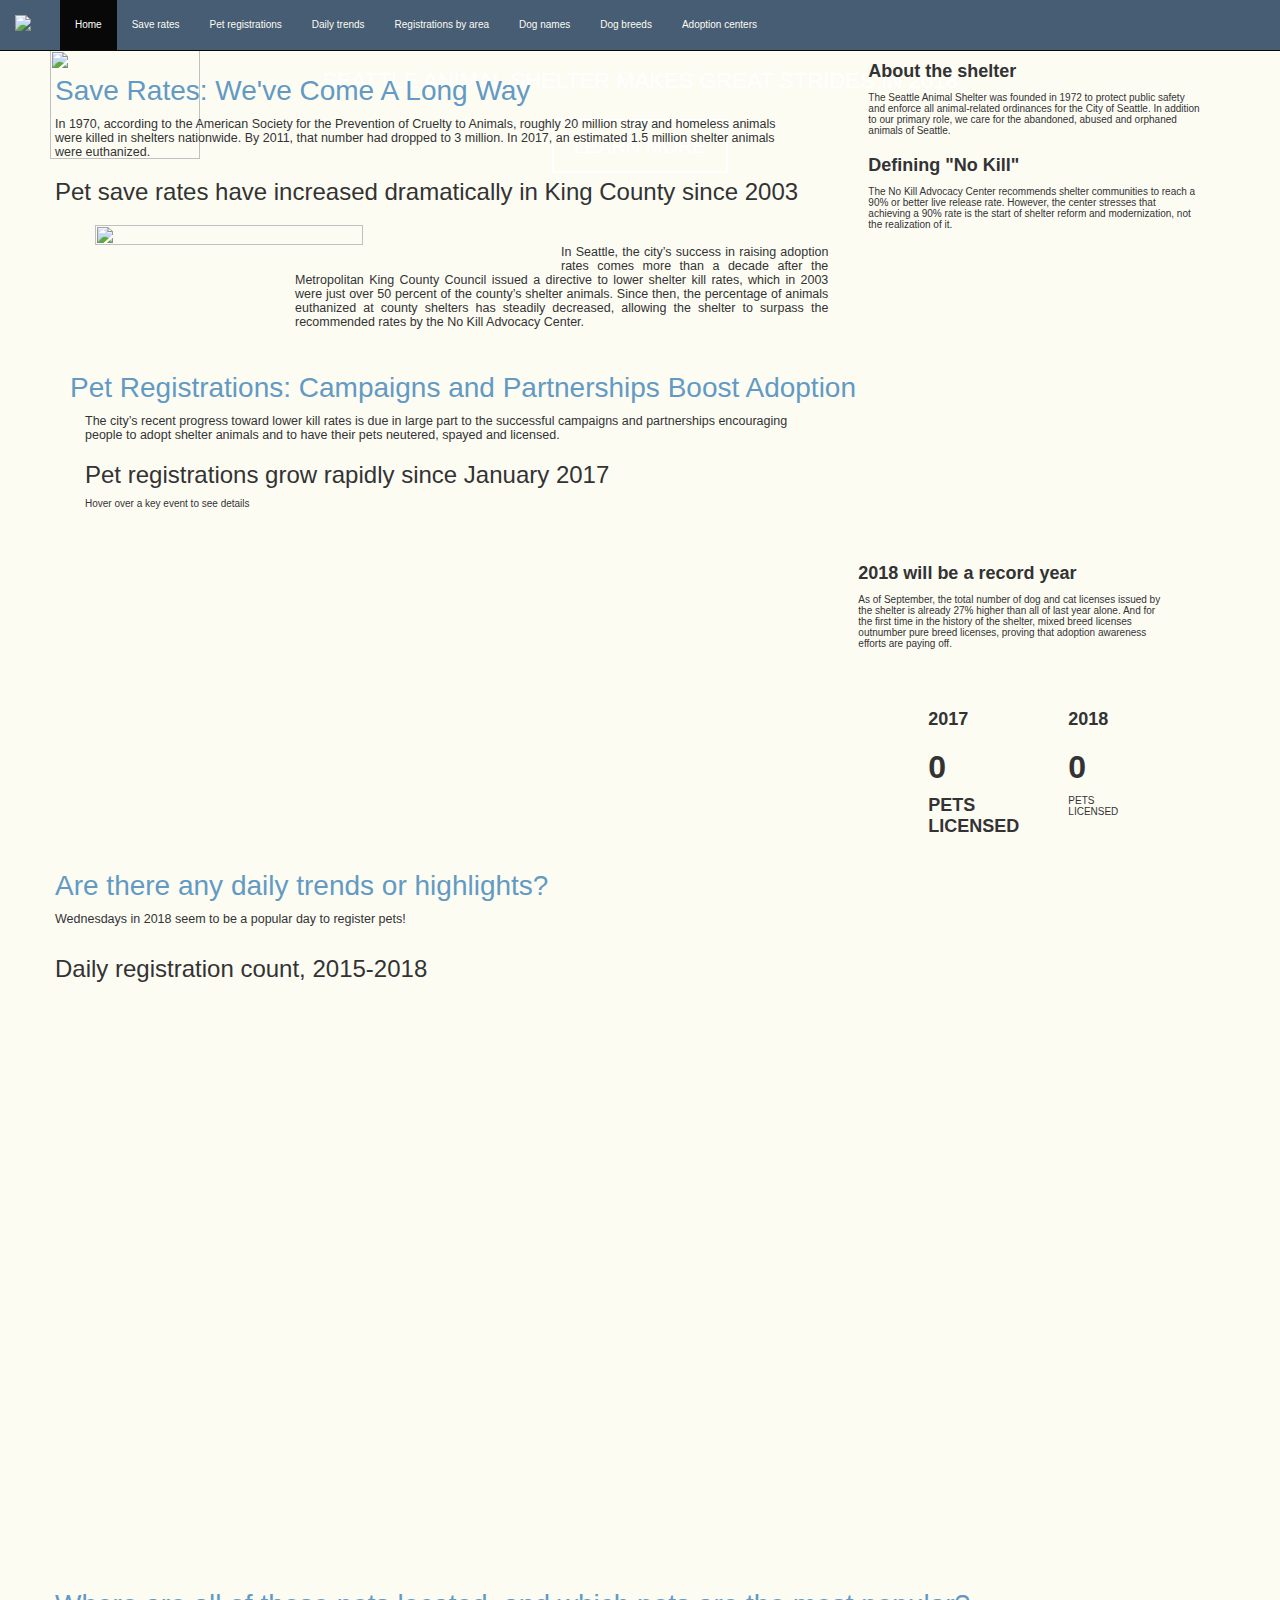
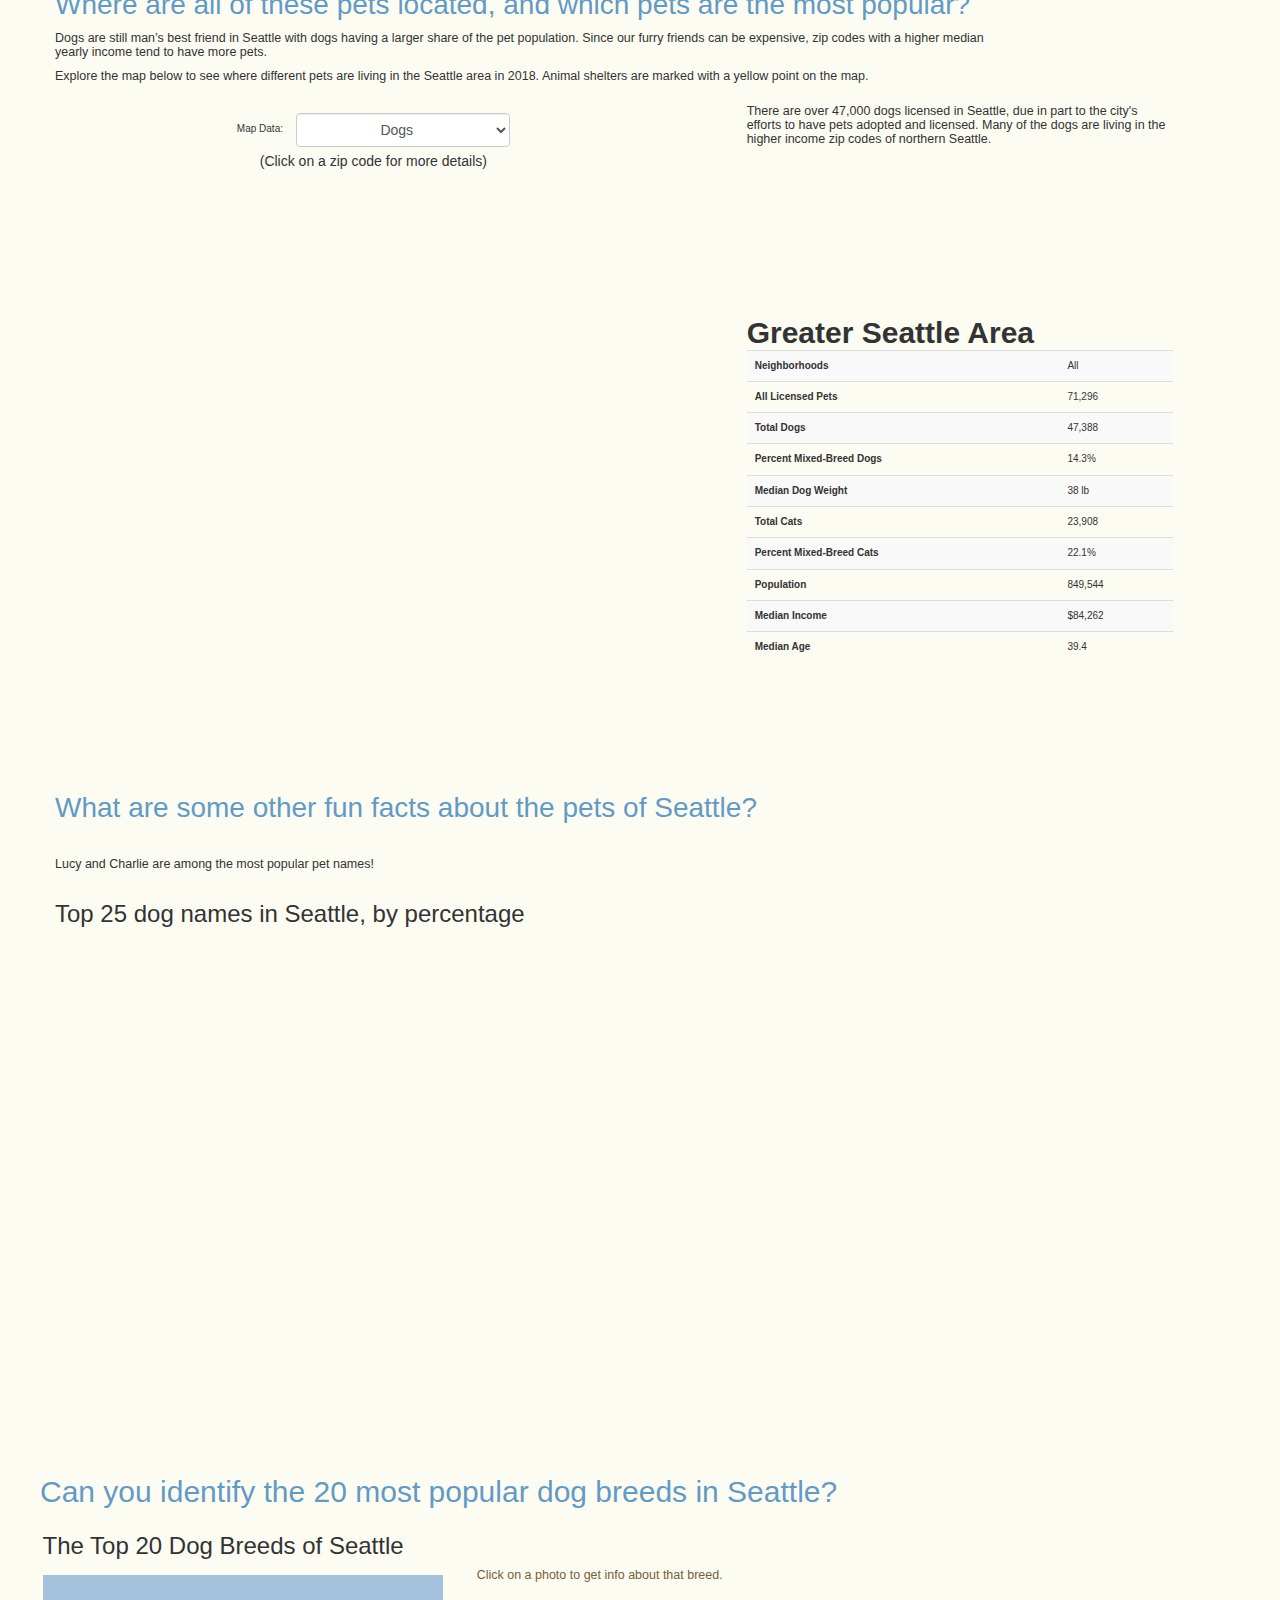
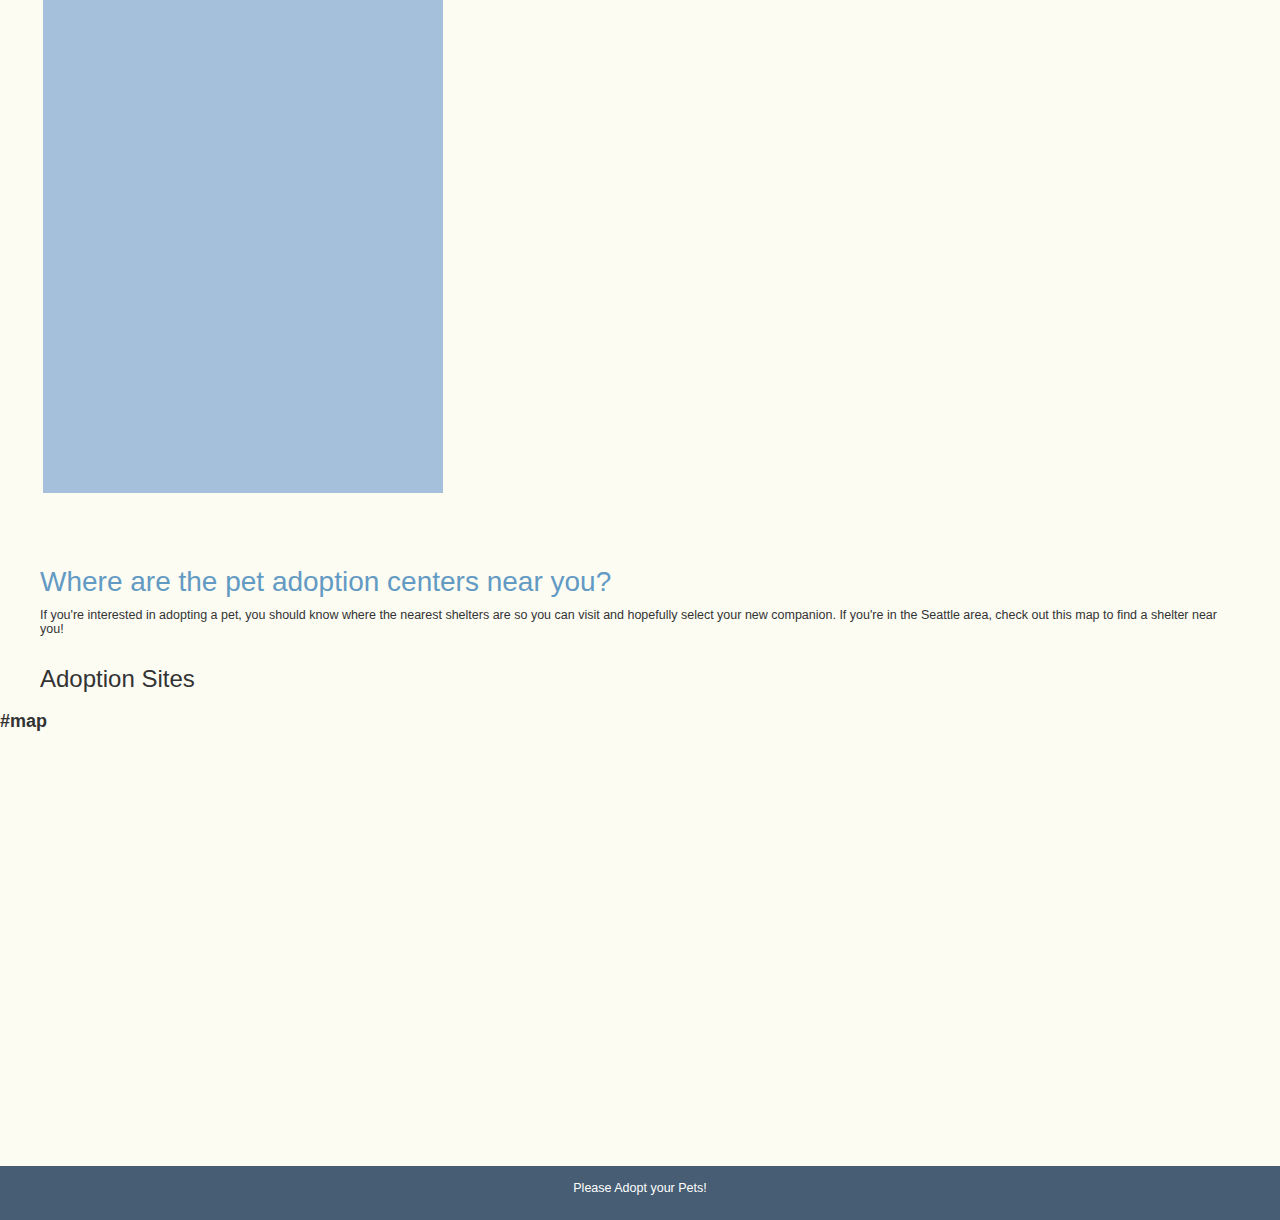
==== index.html @ d787eced "Add files via upload" ====
<!DOCTYPE html>
<html lang="en">
<head>
    <title>Examining breed trends of Seattle's pets: 2015-2018</title>
    <meta charset="utf-8">
    <meta name="viewport" content="width=device-width, initial-scale=1">
    <link rel="stylesheet" href="https://maxcdn.bootstrapcdn.com/bootstrap/3.3.7/css/bootstrap.min.css">
    <link rel="stylesheet" href="https://use.fontawesome.com/releases/v5.5.0/css/all.css" integrity="sha384-B4dIYHKNBt8Bc12p+WXckhzcICo0wtJAoU8YZTY5qE0Id1GSseTk6S+L3BlXeVIU" crossorigin="anonymous">

    <!-- A moved scripts to end of body tag-->
    <!-- M added the link to our custom css -->
    <!-- M moved the chunk of css originally in this HTML file to the top of the custom css file -->
    <!-- Might be better to have this original css in a separate file. We'll see. -->
    <link rel="stylesheet" href="css/style.css">
    
    <!--using this one doesn't load the layers png file like the online CDN version is supposed to :( -->
    <!-- works tho -->
    <link rel="stylesheet" href="css/leaflet.css">
    
    <!-- this https version doesn't load-->
    <!--<link rel="stylesheet" href="https://cdn.leafletjs.com/leaflet-0.7.3/leaflet.css">-->
    
    <!--Brittany's choropleth chart -->
    <link rel="stylesheet" href="css/choropleth.css">
    
    <!--Adam's Top 25 names bar chart -->
    <link rel="stylesheet" href="css/barChart.css">
    
    <!--Adam's block calendar -->
    <link rel="stylesheet" href="css/calendarStyle.css">
    

</head>
<body id="no_bootstrap" style="background-color: #FCFCF3;">

<nav class="navbar navbar-inverse navbar-fixed-top " style="margin-bottom: 0px;">
    <div class="container-fluid">
        <div class="navbar-header">
            <button type="button" class="navbar-toggle" data-toggle="collapse" data-target="#myNavbar">
                <span class="icon-bar"></span>
                <span class="icon-bar"></span>
                <span class="icon-bar"></span>
            </button>
            <a class="navbar-brand" href="#"><img src="img/Flag_of_Seattle.svg" width="30"></a>
        </div>
        <div class="collapse navbar-collapse" id="myNavbar">
            <ul class="nav navbar-nav">
                <li class="active"><a href="#">Home</a></li>
                <li><a href="#anchor_save_rates">Save rates</a></li>
                <li><a href="#anchor_pet_registrations">Pet registrations</a></li>
                <li><a href="#anchor_daily_trends">Daily trends</a></li>
                <li><a href="#anchor_registrations_by_area">Registrations by area</a></li>
                <li><a href="#anchor_dog_names">Dog names</a></li>
                <li><a href="#anchor_dog_breeds">Dog breeds</a></li>
                <li><a href="#anchor_adoption_centers">Adoption centers</a></li>
            </ul>
            
        </div>
    </div>
</nav>

<div class="container-fluid text-center">
    <div class="row ">

        <!--COVER-->
        <div class="container-cover">
        <!-- MAIN IMAGE -->
        <img src="img/cover1.jpg" id="img-cover" alt="" title="SASFslidecover"  width="85%" height="85%" ><img>
            <img src="img/foundation1.png" id="img-foundation" height="109" width="150"/>
        <!-- HEADERS -->
                    <div class="centered" id="top">
                        NO KILL NATION
                     </div>

                     <div class="centered" id="bottom">
                        SEATTLE ANIMAL SHELTER MAKES GREAT STRIDES IN 2018
                    </div>

                    <div class="centered" id="button" >
                        <a href="#main_column">LEARN MORE <i class="fa fa-paw"  aria-hidden="true"></i> </a>
                    </div>

        </div>
        <!--COVER END-->
          
        <div class="col-sm-12 text-left main_column" id="main_column" >

            
                <div class="row  row1">

                <div class="col-sm-8">
                    <p id="anchor_save_rates">&nbsp;</p>
                    <h6>Save Rates: We've Come A Long Way</h6>


                    <p style="font-size: 1.25em; padding: 0 4rem;">In 1970, according to the American Society for the Prevention of Cruelty to Animals, roughly 20 million stray and homeless animals were killed in shelters nationwide. By 2011, that number had dropped to 3 million. In 2017, an estimated 1.5 million shelter animals were euthanized.</p>


                    <h3>Pet save rates have increased dramatically in King County since 2003</h3>

                    <div class="image">
                         <img src="img/save2.png" height="60%" width="60%" align="left" style="float: left; margin: 10px 20px 15px 0px "/>

                    <p style="font-size: 1.25em; margin-left: 10rem;  padding-left: 10rem; padding-right: 1rem; padding-top: 3rem; text-align: justify" >In Seattle, the city’s success in raising adoption rates comes more than a decade after the Metropolitan King County Council issued a directive to lower shelter kill rates, which in 2003 were just over 50 percent of the county’s shelter animals. Since then, the percentage of animals euthanized at county shelters has steadily decreased, allowing the shelter to surpass the recommended rates by the No Kill Advocacy Center.</p>
                    </div>

                </div>

                    <div class="col-sm-4" style=" margin-left: 0rem;">

                        <!-- SHELTER IMAGE deleted <div class="logo"> <img src="img/shelter1.jpg" height="250" width="300"/> </div>  -->

                        <h4>About the shelter</h4>
                        <ps >The Seattle Animal Shelter was founded in 1972 to protect public safety and enforce all animal-related ordinances for the City of Seattle.  In addition to our primary role, we care for the abandoned, abused and orphaned animals of Seattle. </ps>

                        <h4>Defining "No Kill"</h4>
                        <ps >The No Kill Advocacy Center recommends shelter communities to reach a 90% or better live release rate. However, the center stresses that achieving a 90% rate is the start of shelter reform and modernization, not the realization of it.
                        </ps>
                    </div><!--end div col-sm-4-->


            </div><!-- end div row content -->


                <div class="col-sm-12 " >
                    <p id="anchor_pet_registrations">&nbsp;</p>
                    <h6>Pet Registrations: Campaigns and Partnerships Boost Adoption</h6>
                <div class="col-sm-8 text-left" >

                    <p style="font-size: 1.25em; padding: 0 4rem;">The city’s recent progress toward lower kill rates is due in large part to the successful campaigns and partnerships encouraging people to adopt shelter animals and to have their pets neutered, spayed and licensed.</p>

                    <h3>Pet registrations grow rapidly since January 2017</h3>
                    <h10>Hover over a key event to see details</h10>


                    <div id="viz1" >
                    </div>

                </div> <!--end div col-sm-8-->

                    <div class="col-sm-4" >
                        <div class="quote">
                            <h4>2018 will be a record year</h4>
                        <ps> As of September, the total number of dog and cat licenses issued by the shelter is already 27% higher than all of last year alone. And for the first time in the history of the shelter, mixed breed licenses outnumber pure breed licenses, proving that adoption awareness efforts are paying off.</ps>
                        </div>

                        <div class="col-sm-2" >
                            <h7 style=" text-align:center">2017</h7>
                        <h5 class="Year2017" style=" text-align:center">0</h5>
                        <i class="fa fa-paw fa-5x"></i>
                        <div id="pets-adopted1">
                            <h7 style="text-align:center"> PETS LICENSED</h7>
                        </div>
                        </div> <!--end div col-sm-2-->


                        <div class="col-sm-2" >
                            <h7>2018</h7>
                            <h5 class="Year2018">0</h5>
                            <i class="fa fa-paw fa-5x"></i>
                            <div id="pets-adopted2" style="text-align:center">
                              PETS LICENSED
                            </div>
                        </div> <!--end div col-sm-2-->

                    </div> <!--end div col-sm-4-->

                </div><!--end div col-sm-12-->


            
            <!------------------------------->
            <!-- Adam's block calendar row -->
            <!------------------------------->
            
            <div class="row content row2">
                <div class="col-sm-12 text-left" style="margin-left: 0;">
                    <p id="anchor_daily_trends">&nbsp;</p>
                    <h6>Are there any daily trends or highlights?</h2>
                    <p style="font-size: 1.25em; padding: 0 4rem;">Wednesdays in 2018 seem to be a popular day to register pets!</p>
                </div>
                <div class="col-sm-12 text-left" style="margin-left: 0;">
                    <div id="calendarContainer" style="margin-left: 0; height: 600px;">
                        <h3>Daily registration count, 2015-2018</h3>
                        <div id="calendar" width="100%"></div>
                    </div>
                </div>
            </div>
            <!------------------------------->
            <!-- Adam's block calendar row -->
            <!------------------------------->
            
            
            <!------------ CHOROPLETH ------------>
            <div class="row content row2">
                <div class="col-sm-10 text-left">
                    <p id="anchor_registrations_by_area">&nbsp;</p>
                     <h6 style="color: #639ac3;">Where are all of these pets located, and which pets are the most popular?</h6>
                    <p style="font-size: 1.25em; padding: 0 4rem;">Dogs are still man’s best friend in Seattle with dogs having a larger share of the pet population.
                        Since our furry friends can be expensive, zip codes with a higher median yearly income tend to
                        have more pets.</p>
                    <p style="font-size: 1.25em; padding: 0 4rem;">Explore the map below to see where different pets are living in the Seattle area in 2018. Animal
                        shelters are marked with a yellow point on the map.</p> 
                </div>


                <div class="col-sm-12 text-left" style="margin-left: 0;">

                    <div id="#viz2" style="margin-left: 0; height: 680px;">
               
                        <div class="row">
                            <div class="col-md-7 text-center">
                                <br>
                                <div id="choro-title"></div>
                                <!-- Select box to choose the data type -->
                                <form class="form-inline text-center">
                                    <div class="form-group text-center">
                                        <label for="data-type">Map Data: </label>
                                        <select class="form-control text-center" id="data-type">
                                            <!--<option value="total_all_cnt">All Pets</option>-->
                                            <option value="dog_all_cnt">Dogs</option>
                                            <option value="cat_all_cnt">Cats</option>
                                            <option value="dog_share">Dogs vs Cats</option>
                                            <option value="dog_mixed_explicit_perc">Percent Mixed Breed Dogs</option>
                                            <option value="cat_mixed_explicit_perc">Percent Mixed Breed Cats</option>
                                            <option value="dog_median_size">Median Dog Weight</option>
                                        </select>
                                    </div>
                                </form>
                                <p style="margin-bottom: 0; font-size: 14px">(Click on a zip code for more details)</p>
                                <div id="choropleth"></div>
                            </div>
                            
                            <div class="col-md-4">
                                <br>
                                <div class="row" id="map-blurb">
                                    <p id="dog_all">There are over 47,000 dogs licensed in Seattle, due in part to the city's
                                        efforts to have pets adopted and licensed. Many of the dogs are living in the higher
                                        income zip codes of northern Seattle.</p>
                                    <p id="cat_all" class="hide">Cats are concentrated in northern
                                        Seattle zip codes, with many living the the higher income areas.</p>
                                    <p id="dog_v_cat" class="hide">Dogs are the pet of choice, with all zip codes having
                                        at least 60% more dogs than cats. Dogs tend to be even more popular in areas in
                                        southern Seattle.</p>
                                    <p id="dog_mixed" class="hide">The successful adoption campaigns led to an increase in
                                        licenses for mixed-breed dogs. In September, the share of adopted mixed-breed dogs
                                        jumped significantly over July, increasing from 14% to 25% respectively.</p>
                                    <p id="cat_mixed" class="hide">The share of mixed-breed cats adopted in September also
                                        jumped significantly over June of that same year, increasing from 27% to 40%,
                                        respectively.</p>
                                    <p id="dog_size" class="hide">Most of the smaller dogs (under 20 lb.) live in the areas
                                        around downtown Seattle, while larger dogs are concentrated in the more suburban
                                        zip codes.</p>
                                </div>
                                <div class="row" id="zip-details">
                                    <div id="zip">Greater Seattle Area</div>
                                    <table class="table table-striped">
                                        <tbody>
                                        <tr>
                                            <th scope="row">Neighborhoods</th>
                                            <td id="neighborhoods">All</td>
                                        </tr>
                                        <tr>
                                            <th scope="row">All Licensed Pets</th>
                                            <td id="tot-pets">71,296</td>
                                        </tr>
                                        <tr>
                                            <th scope="row">Total Dogs</th>
                                            <td id="tot-dogs">47,388</td>
                                        </tr>
                                        <tr>
                                            <th scope="row">Percent Mixed-Breed Dogs</th>
                                            <td id="mix-dogs">14.3%</td>
                                        </tr>
                                        <tr>
                                            <th scope="row">Median Dog Weight</th>
                                            <td id="dog-weight">38 lb</td>
                                        </tr>
                                        <tr>
                                            <th scope="row">Total Cats</th>
                                            <td id="tot-cats">23,908</td>
                                        </tr>
                                        <tr>
                                            <th scope="row">Percent Mixed-Breed Cats</th>
                                            <td id="mix-cats">22.1%</td>
                                        </tr>
                                        <tr>
                                            <th scope="row">Population</th>
                                            <td id="pop">849,544</td>
                                        </tr>
                                        <tr>
                                            <th scope="row">Median Income</th>
                                            <td id="income">$84,262</td>
                                        </tr>
                                        <tr>
                                            <th scope="row">Median Age</th>
                                            <td id="age">39.4</td>
                                        </tr>
                                        </tbody>
                                    </table>
                                </div>
                            </div>
                        </div>
                    </div>

                </div><!--end div col-sm-12-->

            </div><!-- end div row2 content -->
            <!------------ CHOROPLETH ------------>
      

            <!--map was here, moved to end-->
            
            <!-------------------->
            <!-- Adam's bar row -->
            <!-------------------->
            <div class="row content row2">
                <div class="col-sm-12 text-left" style="margin-left: 0;">
                    <h6>What are some other fun facts about the pets of Seattle?</h2>
                    <p id="anchor_dog_names">&nbsp;</p>
                    <p style="font-size: 1.25em; padding: 0 4rem;">Lucy and Charlie are among the most popular pet names!</p>
                </div><!--end div col-sm-12-->
                <div class="col-sm-12 text-left" style="margin-left: 0;">
                    <div id="names" style="margin-left: 0; height: 500px;">
                        <h3>Top 25 dog names in Seattle, by percentage</h3>
                        <div id="names25" width="100%"></div>
                    </div>
                </div><!--end div col-sm-12-->
            </div><!-- end div row2 content -->
            <!------------------------>
            <!-- end Adam's bar row -->
            <!------------------------>




            <!------------------------------->
            <!-- Marcia's breed-grid row -->
            <!------------------------------->

            <div class="row rowGrid">

                <div class="col-sm-12 text-left" style="margin-left: 0;">
                    <p id="anchor_dog_breeds">&nbsp;</p>
                    <h2>Can you identify the 20 most popular dog breeds in Seattle?</h2>

                </div><!--end div col-sm-12-->
                </div>


                <div class="col-sm-4 text-left grid_column" style="margin-left: 0;">
                    <h3 class="top_breed_title">The Top 20 Dog Breeds of Seattle</h3>

                    <div id="#viz3">

                        <div id="breed_grid">

                        </div>
                    </div>

                </div><!--end div col-sm-5-->

                <div class="col-sm-7 text-left grid_descripton">


                        <div id="breed_info">
                            <p class="breed_selection_initial">Click on a photo to get info about that breed.</p>
                            
                        </div>
                        <div id="breed_chart"></div>
                        <div id="description_source"></div>

                </div><!--end div col-sm-8-->

            </div><!-- end div rowGrid content -->

            <!--------------------------------->
            <!-- end Marcia's breed-grid row -->
            <!--------------------------------->
   
        
        
            <!-------------------->
            <!-- Adam's map row -->
            <!-------------------->
            <div class="row content row2">
                <div class="col-sm-12 text-left" style="margin-left: 0;">
                    <p id="anchor_adoption_centers">&nbsp;</p>
                    <h6>Where are the pet adoption centers near you?</h2>
                    <p style="font-size: 1.25em; padding: 0 4rem;">If you're interested in adopting a pet, you should know where the nearest shelters are so you can visit and hopefully select your new companion. 
                       If you're in the Seattle area, check out this map to find a shelter near you!</p>
                </div><!--end div col-sm-12-->
                <div class="col-sm-12 text-left" style="margin-left: 0;">
                    <div id="map" style="margin-left: 0; height: 500px;">
                        <h3>Adoption Sites </h3>
                        <h4>#map</h4>
                    </div>
                </div><!--end div col-sm-12-->
            </div><!-- end div row2 content -->
            <!------------------------>
            <!-- end Adam's map row -->
            <!------------------------>

        </div>

    </div>
</div>

<footer class="container-fluid text-center">
    <p>Please Adopt your Pets!</p>
</footer>



<script src="https://ajax.googleapis.com/ajax/libs/jquery/3.3.1/jquery.min.js"></script>
<script src="https://maxcdn.bootstrapcdn.com/bootstrap/3.3.7/js/bootstrap.min.js"></script>
<!--<script src="http://code.jquery.com/jquery-latest.min.js"></script>-->
<script src="https://cdnjs.cloudflare.com/ajax/libs/popper.js/1.12.3/umd/popper.min.js"></script>
<!--<script src="js/bootstrap.min.js"></script>-->
<script src="js/d3.min.js"></script>
<script src="js/queue.min.js"></script>
<script src="js/d3-tip.js"></script>
<script src="js/leaflet.js"></script> 
<script src="js/names25.js"></script><!--Adam's bar chart for Top 25 dog names -->
<script src="js/main.js"></script>
<script src="js/line_chart.js"></script><!-- Marcia's line-chart file. Very messy, currently-->
<script src="js/breed_info.js"></script><!-- Breed descriptions and such for breed-grid viz-->
<script src="js/breed_grid.js"></script><!-- Marcia's breed-grid viz-->
<script src="js/choropleth.js"></script><!-- Brittany's choropleth -->
<script src="js/blockCalendar.js"></script><!-- Adam's block calendar -->

</body>
</html>
---- css/style.css ----
/* The CSS rules immediately below were taken from the original HTML file generated by GitHub pages */
/* They should probably be moved to a separte file. Meantime, best to override the styes if necessary instead
 * of editing them directly. */

/* Remove the navbar's default margin-bottom and rounded borders */ 
    .navbar {
      margin-bottom: 0;
      border-radius: 0;
    }
    
    /* Set height of the grid so .sidenav can be 100% (adjust as needed) */
    .row.content {height: 450px}
    
    /* Set gray background color and 100% height */
    .sidenav {
      padding-top: 20px;
      background-color: #f1f1f1;
      height: 100%;
    }
    
    /* Set black background color, white text and some padding */
    footer {
      background-color: #555;
      color: white;
      padding: 15px;
    }
    
    /* On small screens, set height to 'auto' for sidenav and grid */
    @media screen and (max-width: 767px) {
      .sidenav {
        height: auto;
        padding: 15px;
      }
      .row.content {height:auto;} 
    }

/**************************************************************************************************/
/**************************************************************************************************/
/* END OF SECTION OF CSS STYLES ORIGINALLY ADDED BY GITHUB PAGES.
 * EDITING SHOULD HAPPEN BELOW THIS LINE, NOT ABOVE. */
/**************************************************************************************************/
/**************************************************************************************************/


/* Add custom BAMJ styles here*/
/* Take care to override Bootstrap styles when needed -- might require some extra css commands */
/* https://stackoverflow.com/questions/20721248/how-can-i-override-bootstrap-css-styles */

/*example from that page -- no idea if this is the best way or not*/
/* New way of prioritization */
/*
#bootstrap-overrides h1 { 
  line-height: 1;
  color: inherit;
}
*/

/* Some colors from the palette suggestions, made into css variables 
 * Color names automatically generated by colorhexa.com. 
 * Once a color palette is determined, we can rename and/or delete colors. 
 * Example of using the variables: "background-color: var(--very_light_gray);"
*/

/* Ignore these for now - until we can easily override boostrap colors using them
 * Meantime, I'm styling this stuff locally (bad, I know, but I'm desparate.)
 */

/*
:root {
  --very_light_gray: #DBDBDB;
  --grayish_cyan: #B0B5B3;
  --very_dark_grayish_red: #706F6F;
  --bright_pink: #EF27A6;
  
  --light_greyish_yellow: #F6F7EB;
  --bright_red: #E94F37;
  --very_dark_grayish_blue: #393E41;
  --moderate_blue: #3F88C5;
  --moderate_cyan: #44BBA4;
  
  --light_grayish_yellow_2: #F8F8DC;
  --very_soft_blue: #A5C0DB;
  --very_soft_orange: #D9C191;
  --slighty_desaturated_orange: #BB9E64;
  --mostly_desaturated_dark_blue: #475D74;
  --very_dark_grayish_red: #362724;
  --slightly_desaturated_blue: #639AC3;
}
*/

.navbar, footer {
    background-color: #475D74;
}

ul.nav.navbar-nav li a {
     color: #FCFCF3;
 }

ul.nav.navbar-nav li a:hover {
    color: #639AC3;
    font-weight: normal;
}

h1  {
    padding-top: 3rem;
}

h2 {
    color: #639ac3;
    text-align: left;
    margin-top: 6rem;
}

/*--------- Javier Custom Top Section ------------------------------------------------*/

h3 {
font-size: 24px;
    text-align: left;
    margin-left: 4rem;
}

h4 {
font-weight: bold;
    text-align: left;
    margin-top: 2rem;
}

h5.Year2017 {
    font-size: 32px;
    font-weight: bold;
    text-align: center;
    margin-top: 2rem;
}

h5.Year2018 {
    font-size: 32px;
    font-weight: bold;
    text-align: center;
    margin-top: 2rem;
}

h6 {
    color: #639ac3;
    font-size: 28px;
    margin-left: 4rem;
    text-align: left;
    margin-top: 2rem;
}

h7 {
    font-size: 18px;
    margin: auto;
    font-weight: bold;
    text-align: center;

}

h10 {
    font-size: 1em;
    text-align: left;
    margin-left: 4rem;
}



html {
    scroll-behavior: smooth;
}

a:link {
    color: white;
    background-color: transparent;
    text-decoration: none;
}

a:visited {
    color: white;
    background-color: transparent;
    text-decoration: none;
}

a:hover {
    color: white;
    font-weight: bold;
    background-color: transparent;

}

a:active {

    background-color: transparent;
}

.subhead {
    text-align: center;
    font-size: 2em;
    margin-top: 0;
    padding-top: 0;
    line-height: 0.5em;
    color: #475D74;
}


p {
    font-size: 1.25em;

}

ps {
        font-size: 1em;
    text-align: justify;

}

.col-sm-2
{
    text-align: center;
    padding-top: 60px;
    padding-left: 70px;
    padding-right: 70px;

}

.col-sm-4
{
    text-align: left;
    margin: auto;
    padding-right: 80px;
}

.fa
{
    margin-bottom: 10px;
}

#img-foundation {
    position: absolute;
    left: 50px;
    top: 50px;
}

.image {
    padding-left: 80px;
    float:left;

}

.logo
{
    margin:auto;
}

.quote
{
    margin-top: 150px;
}

/*--------- Adam's Map ------------------------------------------------*/
#map{ width:100%; height:500px; }
.tooltip{ width: 80px; height: 80px; position: absolute; left: -9999p; }
.tooltip > svg{ margin:auto; display: block; }
/*---------------------------------------------------------------------*/

/*--------- Javier Line Chart and Paw Counters ------------------------------------------------*/

#viz1 {
    margin-left: 50px;
    background-color: #636363;
}


.axis path,
.axis line {
  fill: none;
  stroke: #f1f1f1;
  shape-rendering: crispEdges;
}
.axis text {
  font-size: 14px;
  fill: #f1f1f1;
}

.line {
  fill: none;
  stroke: #f1f1f1;
  stroke-width: 2px;
}

.line-single {
    fill: none;
    stroke: #f1f1f1;
    stroke-width: 1px;
}

.line-mixed {
    fill: none;
    stroke: #f1f1f1;
    stroke-width: 1px;
}


.overlay {
    fill: none;
    pointer-events: all;
}

.focus circle {
    fill: steelblue;
}

.focus text {
    font-size: 14px;
}


.container-cover {
    position: relative;
    text-align: center;
    color: white;
    margin-bottom: 20px;
}

/* Centered text */
.centered {
    position: absolute;
    top: 50%;
    left: 50%;
}

#top {
    transform: translate(-50%, -20%);
    font-size: 48px;
    line-height: 48px;
    font-weight: 600;
    color: rgba(255,255,255,1);
}

#bottom {
    transform: translate(-50%, 90%);
    font-size: 22px;
    line-height: 50px;
    font-weight: 200;
    color: rgba(255,255,255,1);
}

#button {
    transform: translate(-50%, 200%);
    padding-left: 1em;
    padding-right: 1em;
    font-size: 20px;
    line-height: 50px;
    font-weight: 200;
    color: rgba(255,255,255,1);
    border: 2px solid rgb(255, 255,255);
}


/****************************************/
/*  BREED GRID AND CHARTS [via Marcia]  */
/****************************************/

#breed_grid {
    width: 400px;
    height: 518px;
    background-color: #A5C0DB;
}


.container-fluid {
    height: auto;
}

.rowGrid {
    height: 700px;
    margin-left: 1rem;

}

.grid_column {
    padding-right: 0;
    margin-bottom: 4rem;
    padding-left: 2.75rem;
}

.grid_description {
    width: 800px;
}

h3.top_breed_title {
    padding: 1.5rem 0;
    margin: 0;
}

div#breed_info {
    width: 800px;
    height: 210px;
    padding-left: 2rem;
}

p.breed_selection_initial {
    color: #776134;
    font-size: 1.25em;
    line-height: 1.25em;
    padding: 0 2rem 0 1rem;
    margin-top: 5rem;
}

p.breed_selection {
    color: #776134;
    font-size: 2.25em;
    line-height: 1.25em;
    padding: 0 2rem 0 1rem;
    margin-top: 5rem;
}

p.ranking {
    color: #776134;
    font-size: 1.5em;
}

p.breed_description {
    /* color: #475D74;*/
    color: black;
    font-size: 1.25em;
    padding: 0 2rem 0 1rem;
    margin-top: 0rem;
}

p.description_source {
    margin-top: 1.4rem;
    font-style: italic;
    font-size: 1rem;
    padding-left: 2.5rem;
}

p.description_source a {
    color: black;
    font-size: inherit;
}

img.doggie {
    float: left;
    margin-right: 1rem;
}

.breedline {
    fill: none;
    stroke: #A5C0DB;
    stroke-width: 2px;
}

.viz_axis {
    stroke: #475D74;
}

.viz_axis text {
    fill: #475D74;
    font-weight: normal;
}
---- css/choropleth.css ----
.hide {
    display:none;
}


#zip-details {
    margin-top: 160px;
}

#choro-title {
    font-size: 20px;
    text-align: center;
    margin-top: 3px;
    margin-bottom: 3px;
    font-weight: bold;
}

.form-inline .form-group {
    margin-bottom: 6px;
    margin-top: 6px;

}

.form-group {
    display: block;
    margin-left: auto;
    margin-right: auto;
    text-align: center;
}

.form-group label {
    font-weight: 400;
    margin-right: 10px;
}


#zip {
    font-weight: bold;
    font-size: 30px;
}

#title {
    font-size: 18px;
    text-align: center;
    margin-top: 3px;
}

.legend {
    font-size: 12px;
    shape-rendering: crispEdges;
}

.legend-title {
    text-anchor: middle;
    font-size: 14px;
    shape-rendering: crispEdges;
}


/*********************/
/*  TOOLTIP OVERLAY  */
/*********************/

.tooltip-title {
    display: block;
    margin-bottom: 5px;
    font-weight: 600;
}

.d3-tip {
    line-height: 1;
    padding: 12px;
    background: rgba(75, 75, 75, 0.8);
    color: #fff;
    border-radius: 2px;
}

/* Creates a small triangle extender for the tooltip */
.d3-tip:after {
    box-sizing: border-box;
    display: inline;
    font-size: 10px;
    width: 100%;
    line-height: 1;
    color: rgba(0, 0, 0, 0.8);
    content: "\25BC";
    position: absolute;
    text-align: center;
}

/* Style northward tooltips differently */
.d3-tip.n:after {
    margin: -1px 0 0 0;
    top: 100%;
    left: 0;
}
---- css/barChart.css ----
.bar { fill: #639ac3; }

.bar:hover {
    fill: #475D74;
}

.barTT {
    position: absolute;
    display: none;
    min-width: 80px;
    height: auto;
    background: none repeat scroll 0 0 #ffffff;
    border: 1px solid #46638b;
    padding: 14px;
    text-align: center;
}
---- css/calendarStyle.css ----
/*this style sheet is for the block calendar view*/

body {
    font: 10px sans-serif;
    shape-rendering: crispEdges;
}

.day {
    fill: #fff;
    stroke: #ccc;
}

.month {
    fill: none;
    stroke: #000;
    stroke-width: 2px;
}

.viridis .q0-10{fill:rgb(68,1,84)}
.viridis .q1-10{fill:rgb(71,39,117)}
.viridis .q2-10{fill:rgb(62,72,135)}
.viridis .q3-10{fill:rgb(49,102,141)}
.viridis .q4-10{fill:rgb(38,130,141)}
.viridis .q5-10{fill:rgb(36,157,136)}
.viridis .q6-10{fill:rgb(55,181,120)}
.viridis .q7-10{fill:rgb(109,204,88)}
.viridis .q8-10{fill:rgb(176,221,49)}
.viridis .q9-10{fill:rgb(253,231,37)}
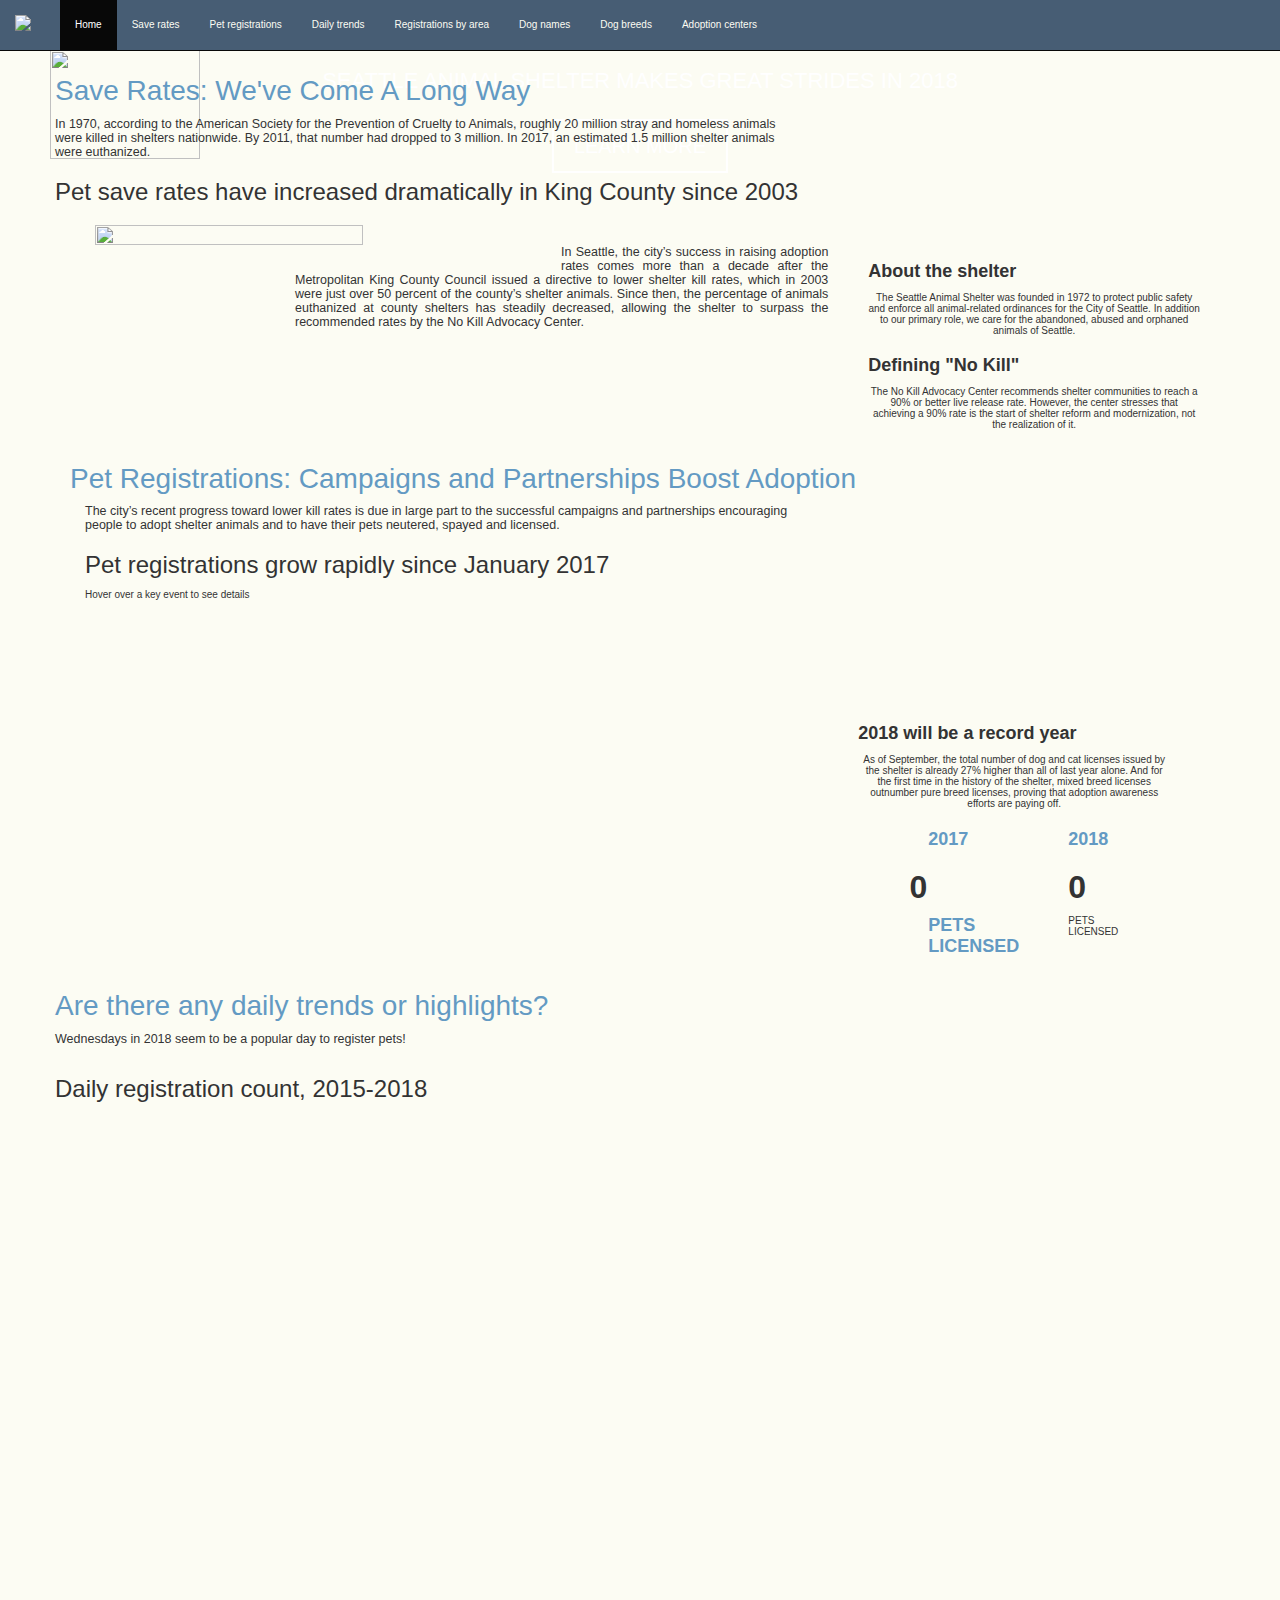
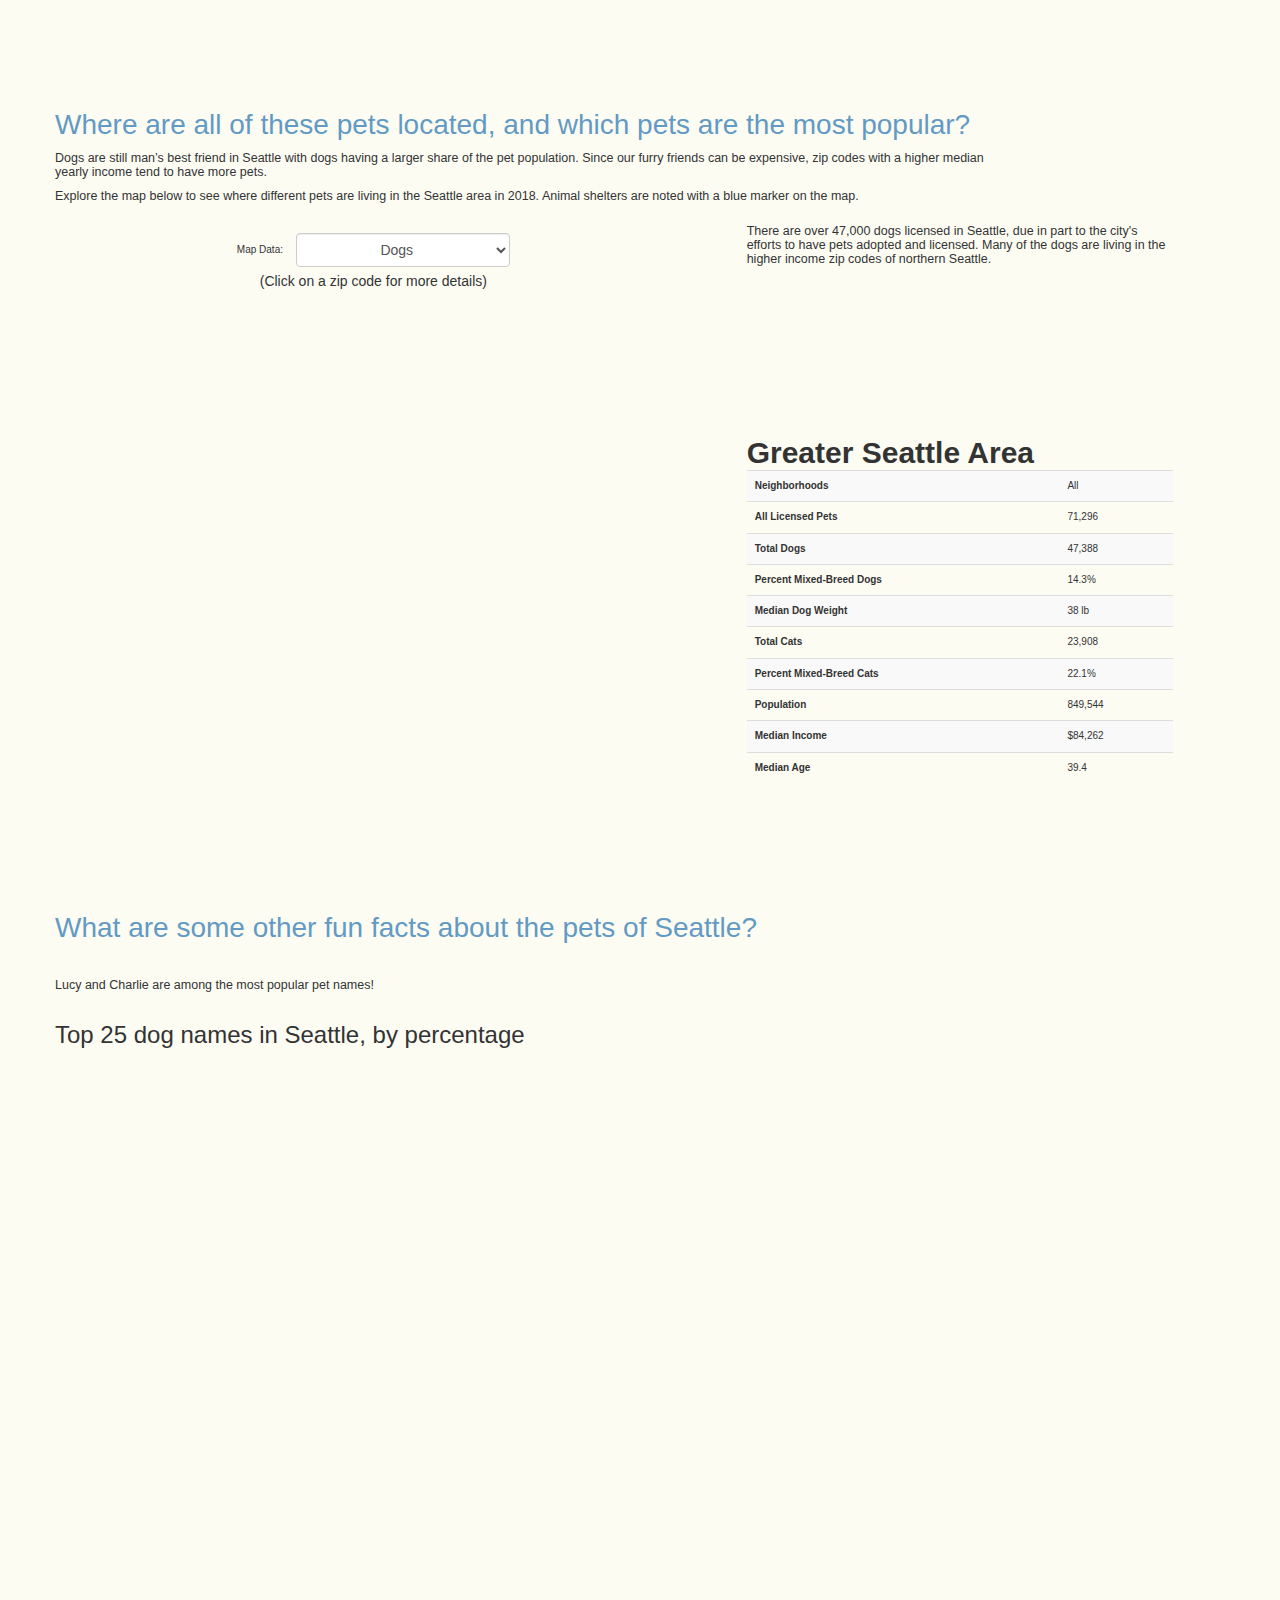
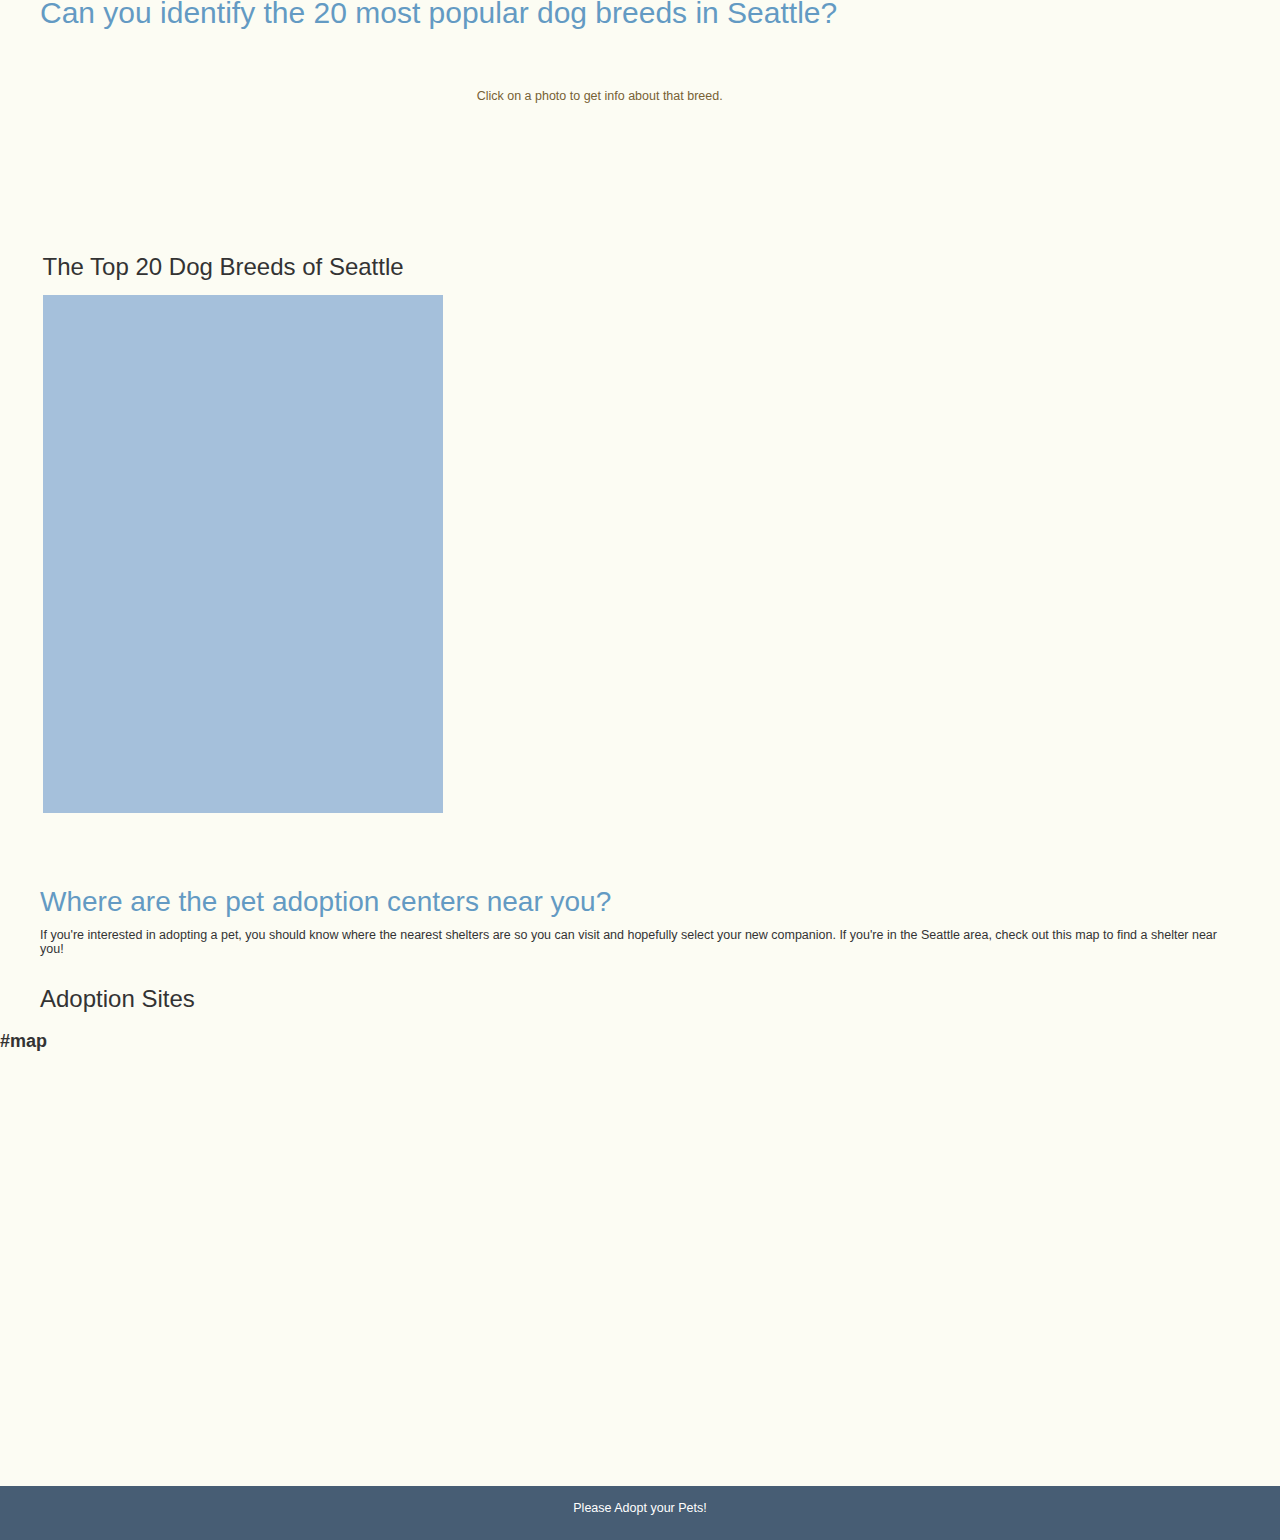
==== commit cbf1f5c9: "Update index.html" ====
--- a/index.html
+++ b/index.html
@@ -200,7 +200,7 @@
                         Since our furry friends can be expensive, zip codes with a higher median yearly income tend to
                         have more pets.</p>
                     <p style="font-size: 1.25em; padding: 0 4rem;">Explore the map below to see where different pets are living in the Seattle area in 2018. Animal
-                        shelters are marked with a yellow point on the map.</p> 
+                        shelters are noted with a blue marker on the map.</p> 
                 </div>
 
 
--- a/css/style.css
+++ b/css/style.css
@@ -130,6 +130,7 @@
     font-weight: bold;
     text-align: center;
     margin-top: 2rem;
+    margin-left: -2rem;
 }
 
 h5.Year2018 {
@@ -152,6 +153,7 @@
     margin: auto;
     font-weight: bold;
     text-align: center;
+    color: #639ac3
 
 }
 
@@ -215,7 +217,7 @@
 .col-sm-2
 {
     text-align: center;
-    padding-top: 60px;
+    padding-top: 20px;
     padding-left: 70px;
     padding-right: 70px;
 
@@ -223,14 +225,20 @@
 
 .col-sm-4
 {
-    text-align: left;
-    margin: auto;
+    text-align: center;
+
+    margin-top: 200px;
     padding-right: 80px;
 }
 
 .fa
 {
     margin-bottom: 10px;
+}
+
+#pets-adopted1
+{
+    text-align: center;
 }
 
 #img-foundation {
@@ -252,7 +260,7 @@
 
 .quote
 {
-    margin-top: 150px;
+    margin-top: 0px;
 }
 
 /*--------- Adam's Map ------------------------------------------------*/
@@ -265,59 +273,59 @@
 
 #viz1 {
     margin-left: 50px;
-    background-color: #636363;
+/*----- background-color: #636363; -------*/
 }
 
 
 .axis path,
 .axis line {
-  fill: none;
-  stroke: #f1f1f1;
-  shape-rendering: crispEdges;
+fill: none;
+stroke: #636363;
+shape-rendering: crispEdges;
 }
 .axis text {
-  font-size: 14px;
-  fill: #f1f1f1;
+font-size: 14px;
+fill: #636363;
 }
 
 .line {
-  fill: none;
-  stroke: #f1f1f1;
-  stroke-width: 2px;
+fill: none;
+stroke: #636363;
+stroke-width: 2px;
 }
 
 .line-single {
-    fill: none;
-    stroke: #f1f1f1;
-    stroke-width: 1px;
+ fill: none;
+ stroke: #636363;
+ stroke-width: 1px;
 }
 
 .line-mixed {
-    fill: none;
-    stroke: #f1f1f1;
-    stroke-width: 1px;
+ fill: none;
+ stroke: #636363;
+ stroke-width: 1px;
 }
 
 
 .overlay {
-    fill: none;
-    pointer-events: all;
+ fill: none;
+ pointer-events: all;
 }
 
 .focus circle {
-    fill: steelblue;
+ fill: steelblue;
 }
 
 .focus text {
-    font-size: 14px;
+ font-size: 14px;
 }
 
 
 .container-cover {
-    position: relative;
-    text-align: center;
-    color: white;
-    margin-bottom: 20px;
+ position: relative;
+ text-align: center;
+ color: white;
+ margin-bottom: 20px;
 }
 
 /* Centered text */
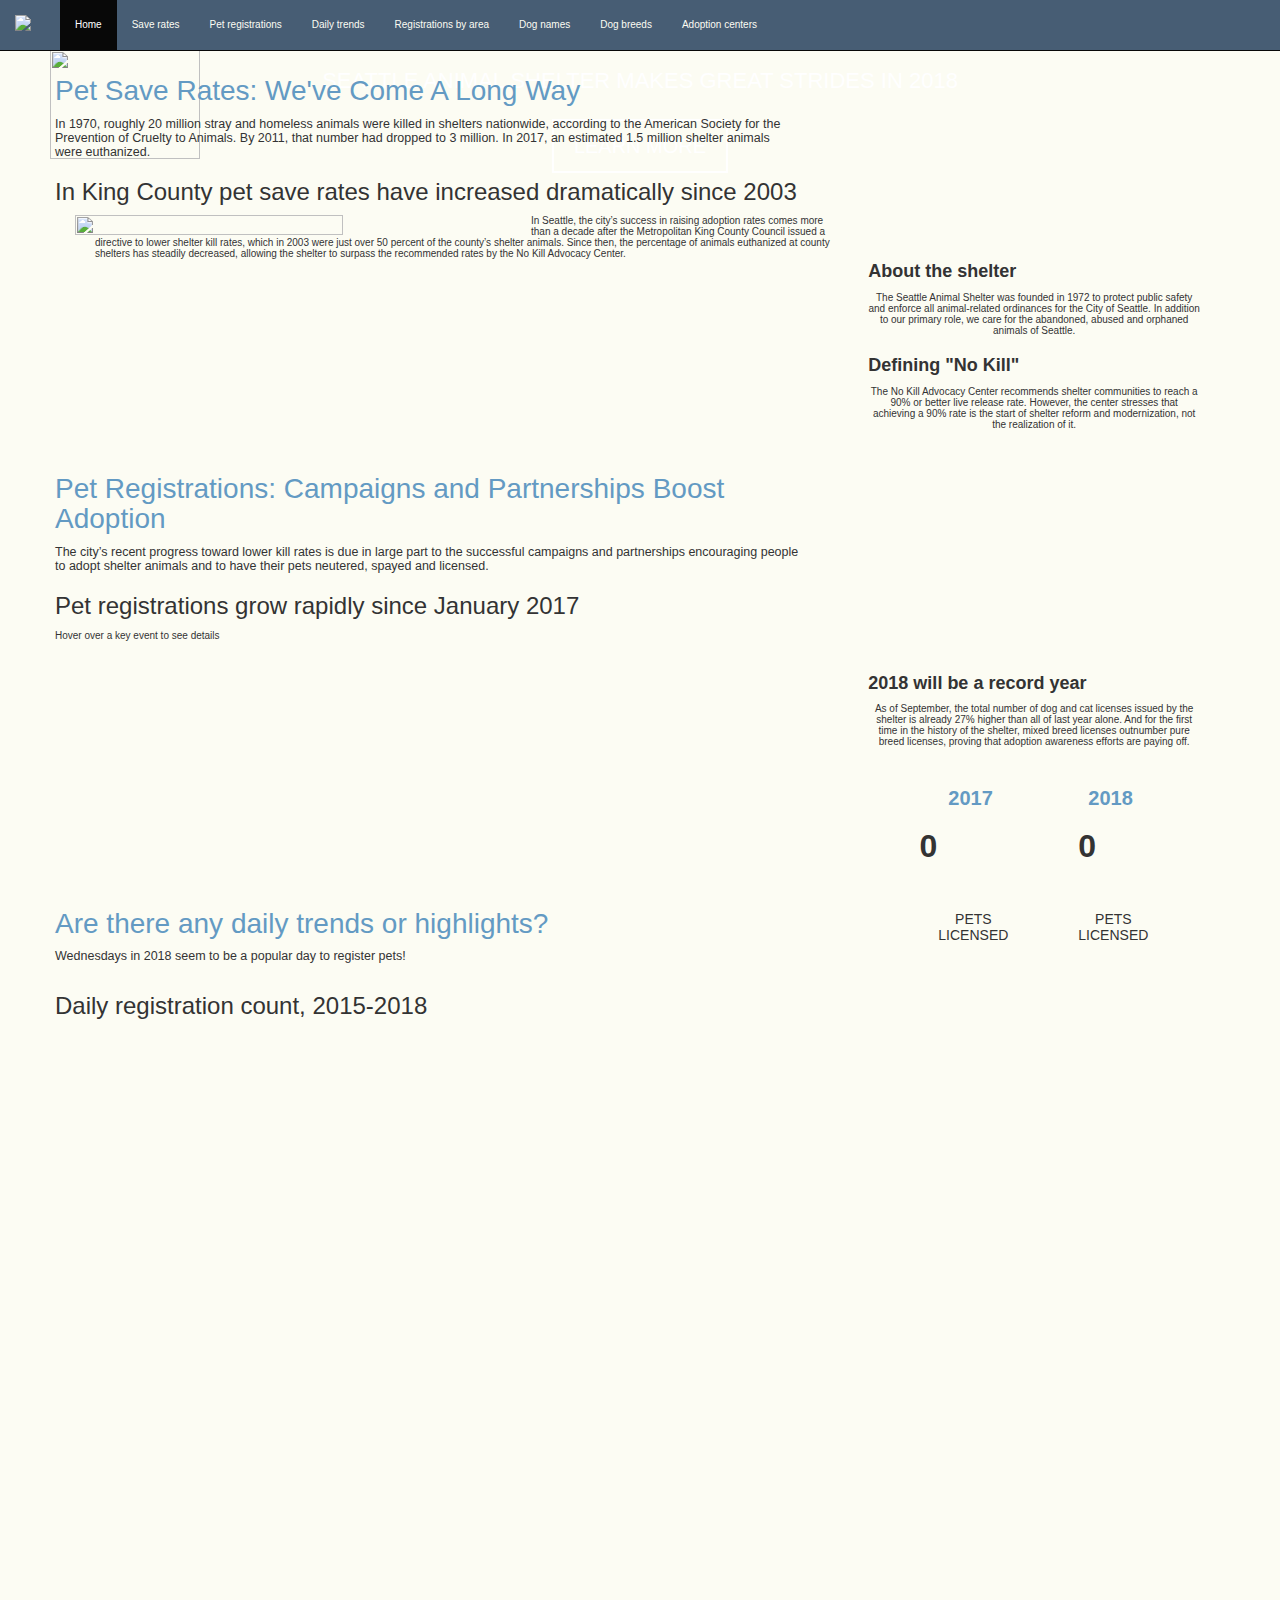
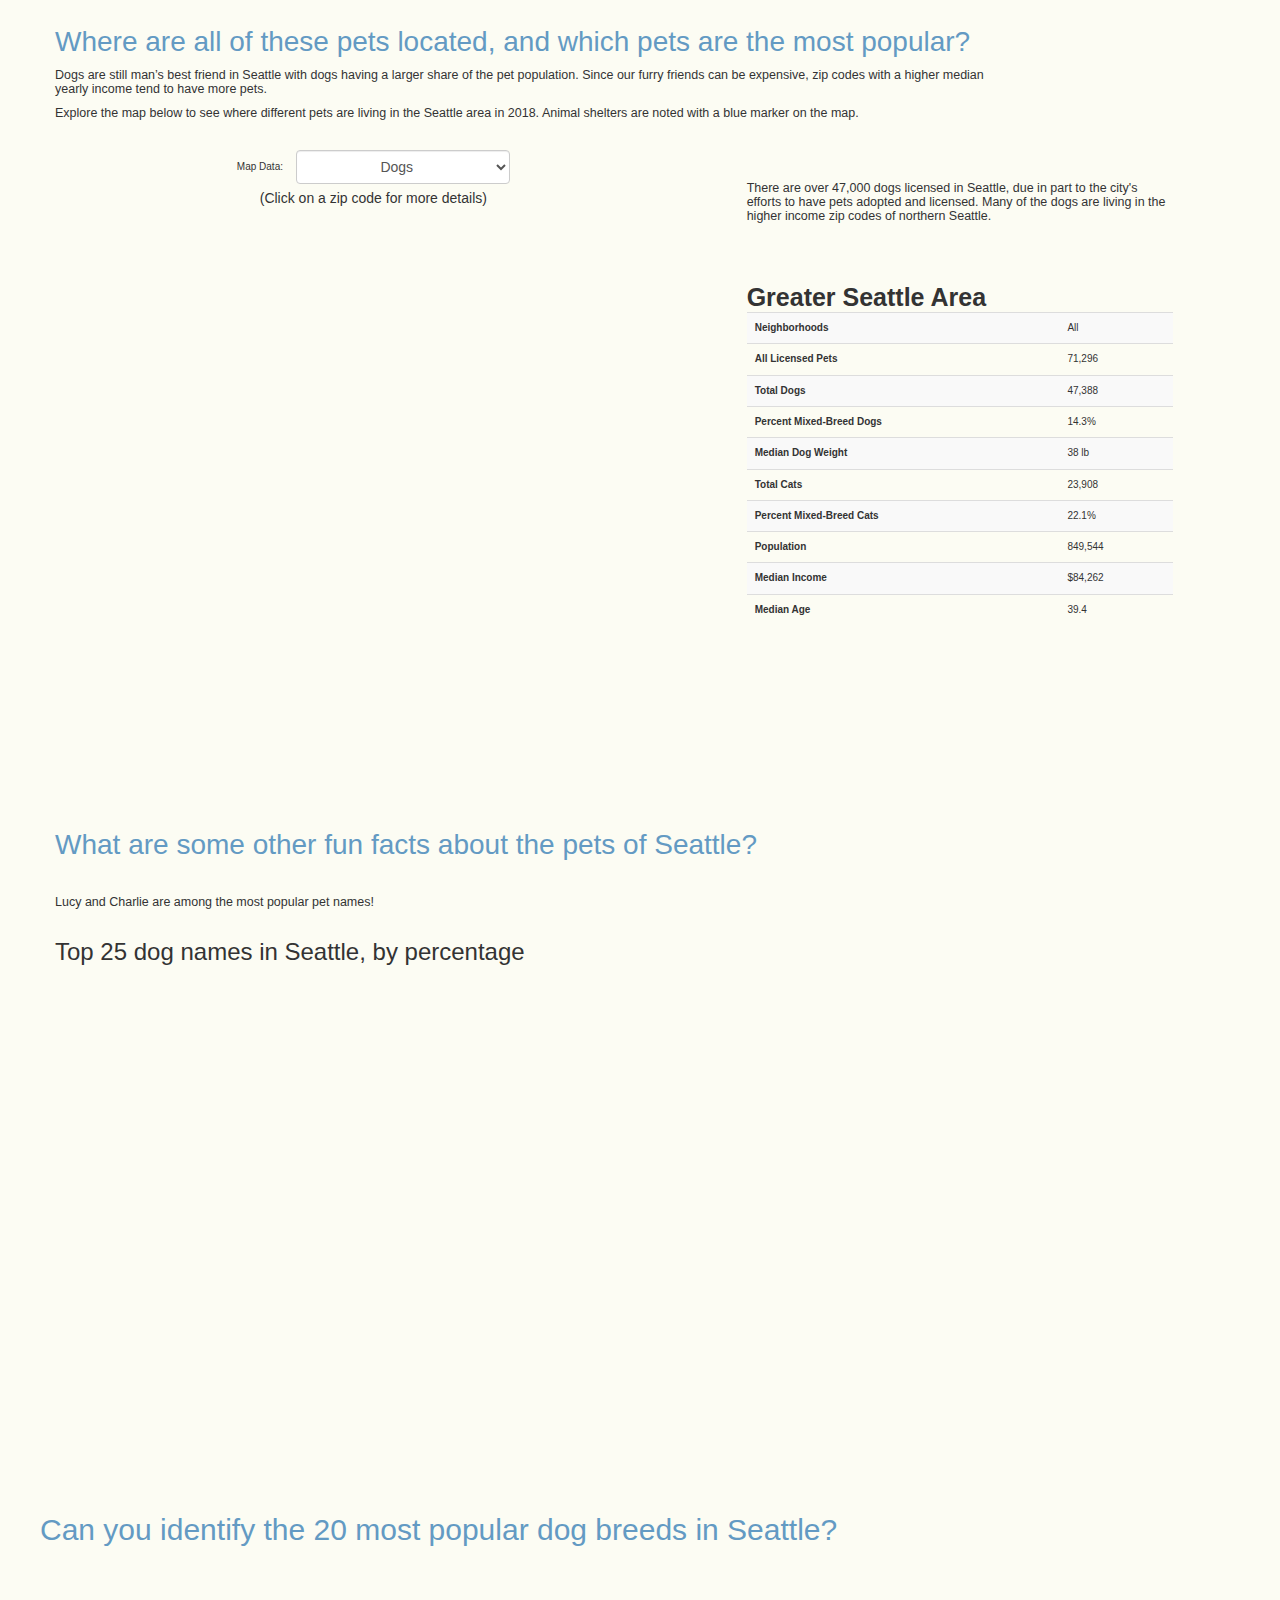
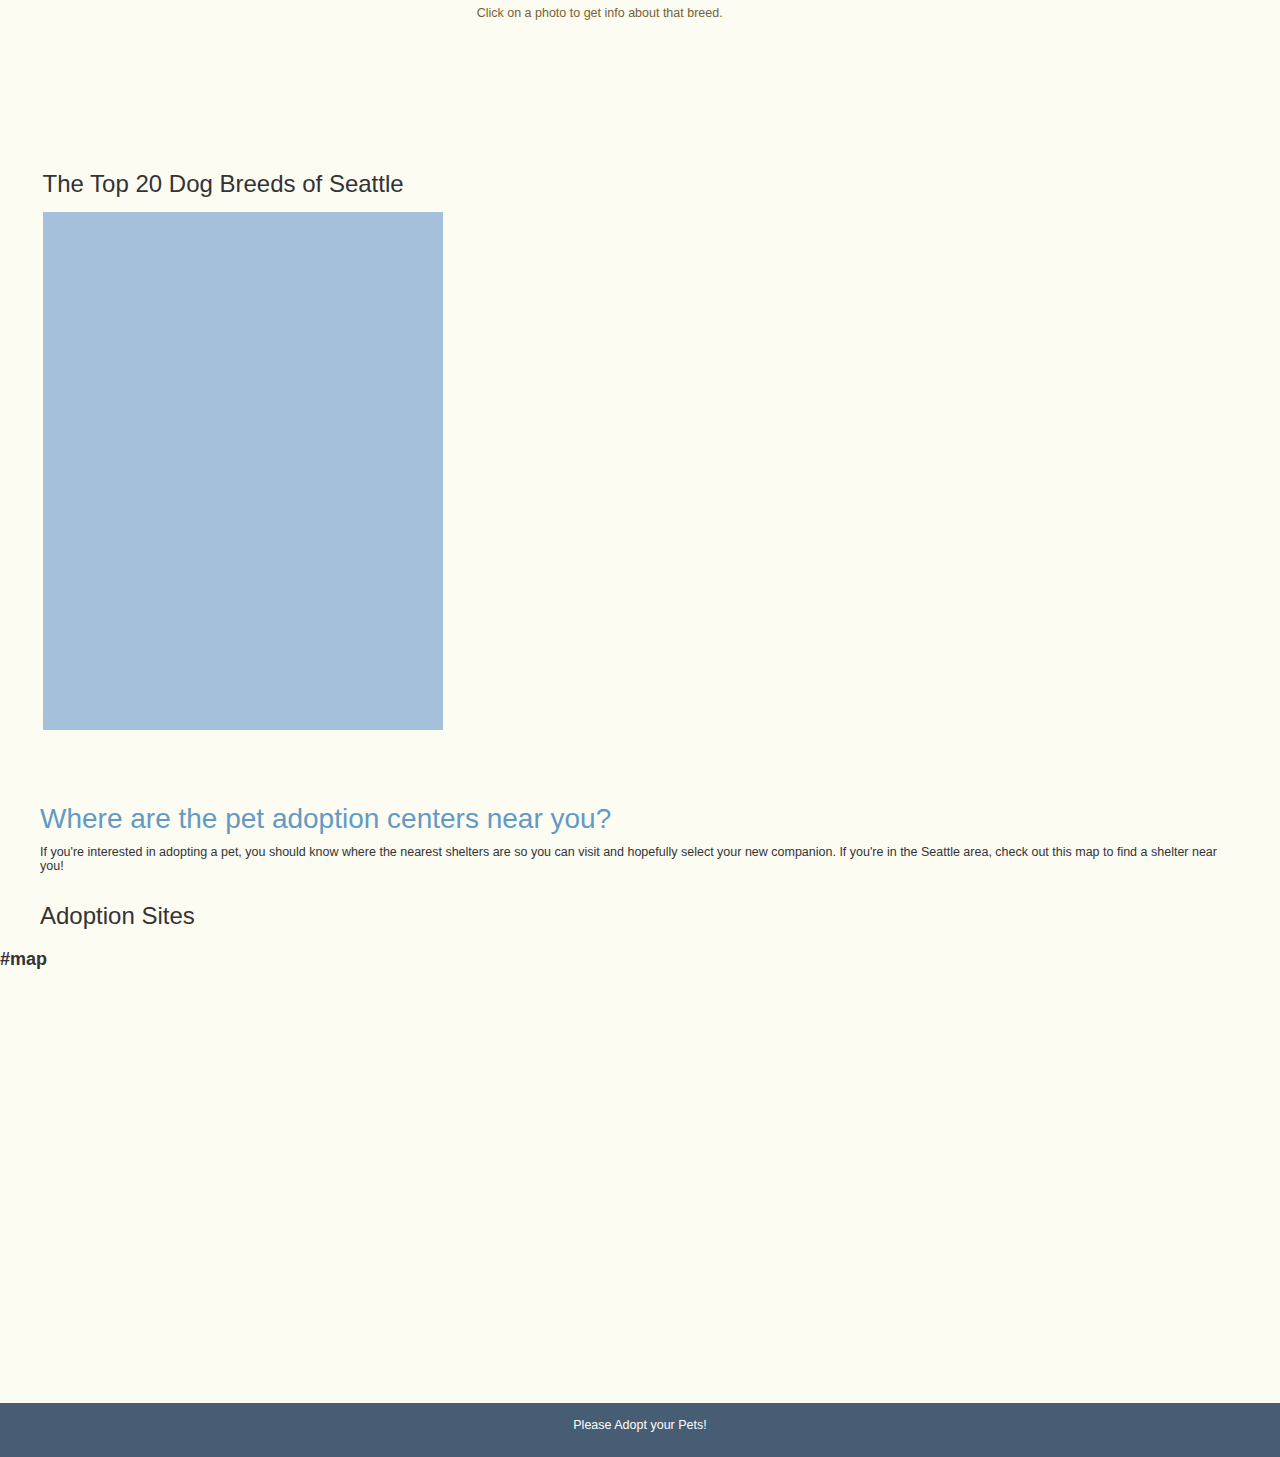
==== commit 66925f97: "Update index.html" ====
--- a/index.html
+++ b/index.html
@@ -59,13 +59,14 @@
     </div>
 </nav>
 
+
 <div class="container-fluid text-center">
     <div class="row ">
 
         <!--COVER-->
         <div class="container-cover">
         <!-- MAIN IMAGE -->
-        <img src="img/cover1.jpg" id="img-cover" alt="" title="SASFslidecover"  width="85%" height="85%" ><img>
+        <img src="img/cover1.jpg" id="img-cover" alt="" title="SASFslidecover"  width="100%" height="10%" ><img>
             <img src="img/foundation1.png" id="img-foundation" height="109" width="150"/>
         <!-- HEADERS -->
                     <div class="centered" id="top">
@@ -86,22 +87,22 @@
         <div class="col-sm-12 text-left main_column" id="main_column" >
 
             
-                <div class="row  row1">
+                <div class="row row1a">
 
                 <div class="col-sm-8">
                     <p id="anchor_save_rates">&nbsp;</p>
-                    <h6>Save Rates: We've Come A Long Way</h6>
-
-
-                    <p style="font-size: 1.25em; padding: 0 4rem;">In 1970, according to the American Society for the Prevention of Cruelty to Animals, roughly 20 million stray and homeless animals were killed in shelters nationwide. By 2011, that number had dropped to 3 million. In 2017, an estimated 1.5 million shelter animals were euthanized.</p>
-
-
-                    <h3>Pet save rates have increased dramatically in King County since 2003</h3>
+                    <h6>Pet Save Rates: We've Come A Long Way</h6>
+
+
+                    <p style="font-size: 1.25em; padding: 0 4rem;">In 1970, roughly 20 million stray and homeless animals were killed in shelters nationwide, according to the American Society for the Prevention of Cruelty to Animals. By 2011, that number had dropped to 3 million. In 2017, an estimated 1.5 million shelter animals were euthanized.</p>
+
+
+                    <h3>In King County pet save rates have increased dramatically since 2003</h3>
 
                     <div class="image">
-                         <img src="img/save2.png" height="60%" width="60%" align="left" style="float: left; margin: 10px 20px 15px 0px "/>
-
-                    <p style="font-size: 1.25em; margin-left: 10rem;  padding-left: 10rem; padding-right: 1rem; padding-top: 3rem; text-align: justify" >In Seattle, the city’s success in raising adoption rates comes more than a decade after the Metropolitan King County Council issued a directive to lower shelter kill rates, which in 2003 were just over 50 percent of the county’s shelter animals. Since then, the percentage of animals euthanized at county shelters has steadily decreased, allowing the shelter to surpass the recommended rates by the No Kill Advocacy Center.</p>
+                         <img src="img/save3.png" height="60%" width="60%" align="left" style="float: left; margin-left: -20px; margin-right: 10px"/>
+
+                    <ps style="text-align: justify" >In Seattle, the city’s success in raising adoption rates comes more than a decade after the Metropolitan King County Council issued a directive to lower shelter kill rates, which in 2003 were just over 50 percent of the county’s shelter animals. Since then, the percentage of animals euthanized at county shelters has steadily decreased, allowing the shelter to surpass the recommended rates by the No Kill Advocacy Center.</ps>
                     </div>
 
                 </div>
@@ -121,53 +122,53 @@
 
             </div><!-- end div row content -->
 
-
-                <div class="col-sm-12 " >
+            <div class="row row1b">
+
                     <p id="anchor_pet_registrations">&nbsp;</p>
+
+                <div class="col-sm-8 text-left" >
                     <h6>Pet Registrations: Campaigns and Partnerships Boost Adoption</h6>
-                <div class="col-sm-8 text-left" >
-
                     <p style="font-size: 1.25em; padding: 0 4rem;">The city’s recent progress toward lower kill rates is due in large part to the successful campaigns and partnerships encouraging people to adopt shelter animals and to have their pets neutered, spayed and licensed.</p>
 
                     <h3>Pet registrations grow rapidly since January 2017</h3>
                     <h10>Hover over a key event to see details</h10>
 
-
                     <div id="viz1" >
+
                     </div>
 
                 </div> <!--end div col-sm-8-->
 
                     <div class="col-sm-4" >
+
                         <div class="quote">
                             <h4>2018 will be a record year</h4>
-                        <ps> As of September, the total number of dog and cat licenses issued by the shelter is already 27% higher than all of last year alone. And for the first time in the history of the shelter, mixed breed licenses outnumber pure breed licenses, proving that adoption awareness efforts are paying off.</ps>
+                            <ps> As of September, the total number of dog and cat licenses issued by the shelter is already 27% higher than all of last year alone. And for the first time in the history of the shelter, mixed breed licenses outnumber pure breed licenses, proving that adoption awareness efforts are paying off.</ps>
                         </div>
 
                         <div class="col-sm-2" >
-                            <h7 style=" text-align:center">2017</h7>
-                        <h5 class="Year2017" style=" text-align:center">0</h5>
-                        <i class="fa fa-paw fa-5x"></i>
-                        <div id="pets-adopted1">
-                            <h7 style="text-align:center"> PETS LICENSED</h7>
-                        </div>
+                            <h6 style="font-size: 20px;  margin-left: 10px; font-weight: bold; text-align: center;">2017</h6>
+                            <div id="pets-adopted1">
+                            <h5 class="Year2017">0</h5>
+                            <i class="fa fa-paw fa-5x"></i>
+
+                            <p class="centered" style="margin-top: 100px; font-size: 14px"> PETS LICENSED</p>
+                            </div>
                         </div> <!--end div col-sm-2-->
 
 
                         <div class="col-sm-2" >
-                            <h7>2018</h7>
+                            <h6 style="font-size: 20px; margin-left: 10px;  font-weight: bold; text-align: center;">2018</h6>
+                            <div id="pets-adopted2">
                             <h5 class="Year2018">0</h5>
                             <i class="fa fa-paw fa-5x"></i>
-                            <div id="pets-adopted2" style="text-align:center">
-                              PETS LICENSED
+                                <p class="centered" style="margin-top: 100px; font-size: 14px"> PETS LICENSED</p>
                             </div>
                         </div> <!--end div col-sm-2-->
 
                     </div> <!--end div col-sm-4-->
 
-                </div><!--end div col-sm-12-->
-
-
+              </div>
             
             <!------------------------------->
             <!-- Adam's block calendar row -->
--- a/css/choropleth.css
+++ b/css/choropleth.css
@@ -1,11 +1,28 @@
-
 .hide {
     display:none;
 }
 
 
+
+#choropleth
+{
+    height: 600px;
+    margin-left: 4rem;
+    margin-right: 4rem;
+    display: block;
+    position: relative;
+}
+
+
+
+
+
 #zip-details {
-    margin-top: 160px;
+    margin-top: 50px;
+}
+
+#map-blurb {
+    margin-top: 40px;
 }
 
 #choro-title {
@@ -37,7 +54,7 @@
 
 #zip {
     font-weight: bold;
-    font-size: 30px;
+    font-size: 25px;
 }
 
 #title {
@@ -46,15 +63,31 @@
     margin-top: 3px;
 }
 
+.info {
+    padding: 6px 8px;
+    font: 14px/16px Arial, Helvetica, sans-serif;
+    background: white;
+    background: rgba(255,255,255,0.8);
+    box-shadow: 0 0 15px rgba(0,0,0,0.2);
+    border-radius: 5px;
+}
+
+
 .legend {
-    font-size: 12px;
-    shape-rendering: crispEdges;
+    padding: 0px 0px;
+    font: 10px sans-serif;
+    background: white;
+    background: rgba(255,255,255,0.8);
+    box-shadow: 0 0 15px rgba(0,0,0,0.2);
+    border-radius: 5px;
 }
 
 .legend-title {
-    text-anchor: middle;
-    font-size: 14px;
-    shape-rendering: crispEdges;
+    font: 12px sans-serif;
+}
+
+.key path {
+    display: none;
 }
 
 
@@ -96,3 +129,5 @@
     left: 0;
 }
 
+
+
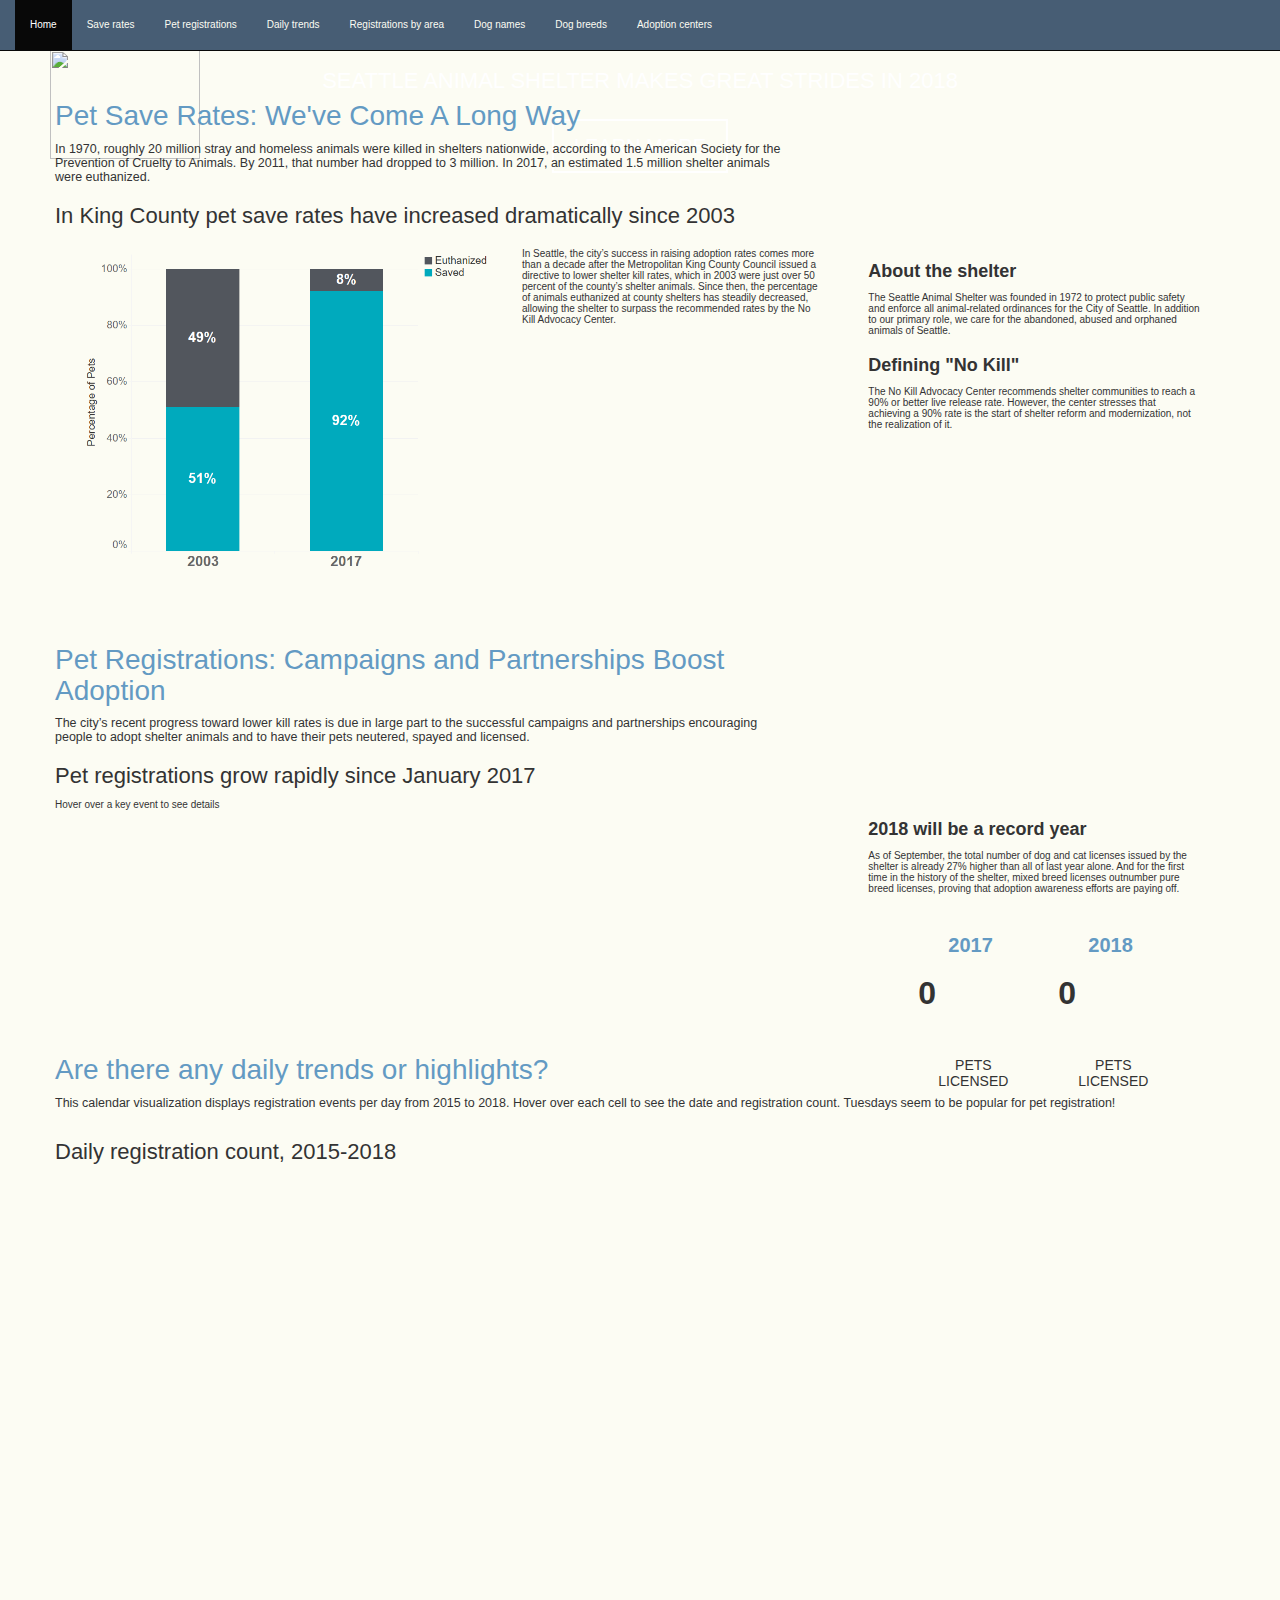
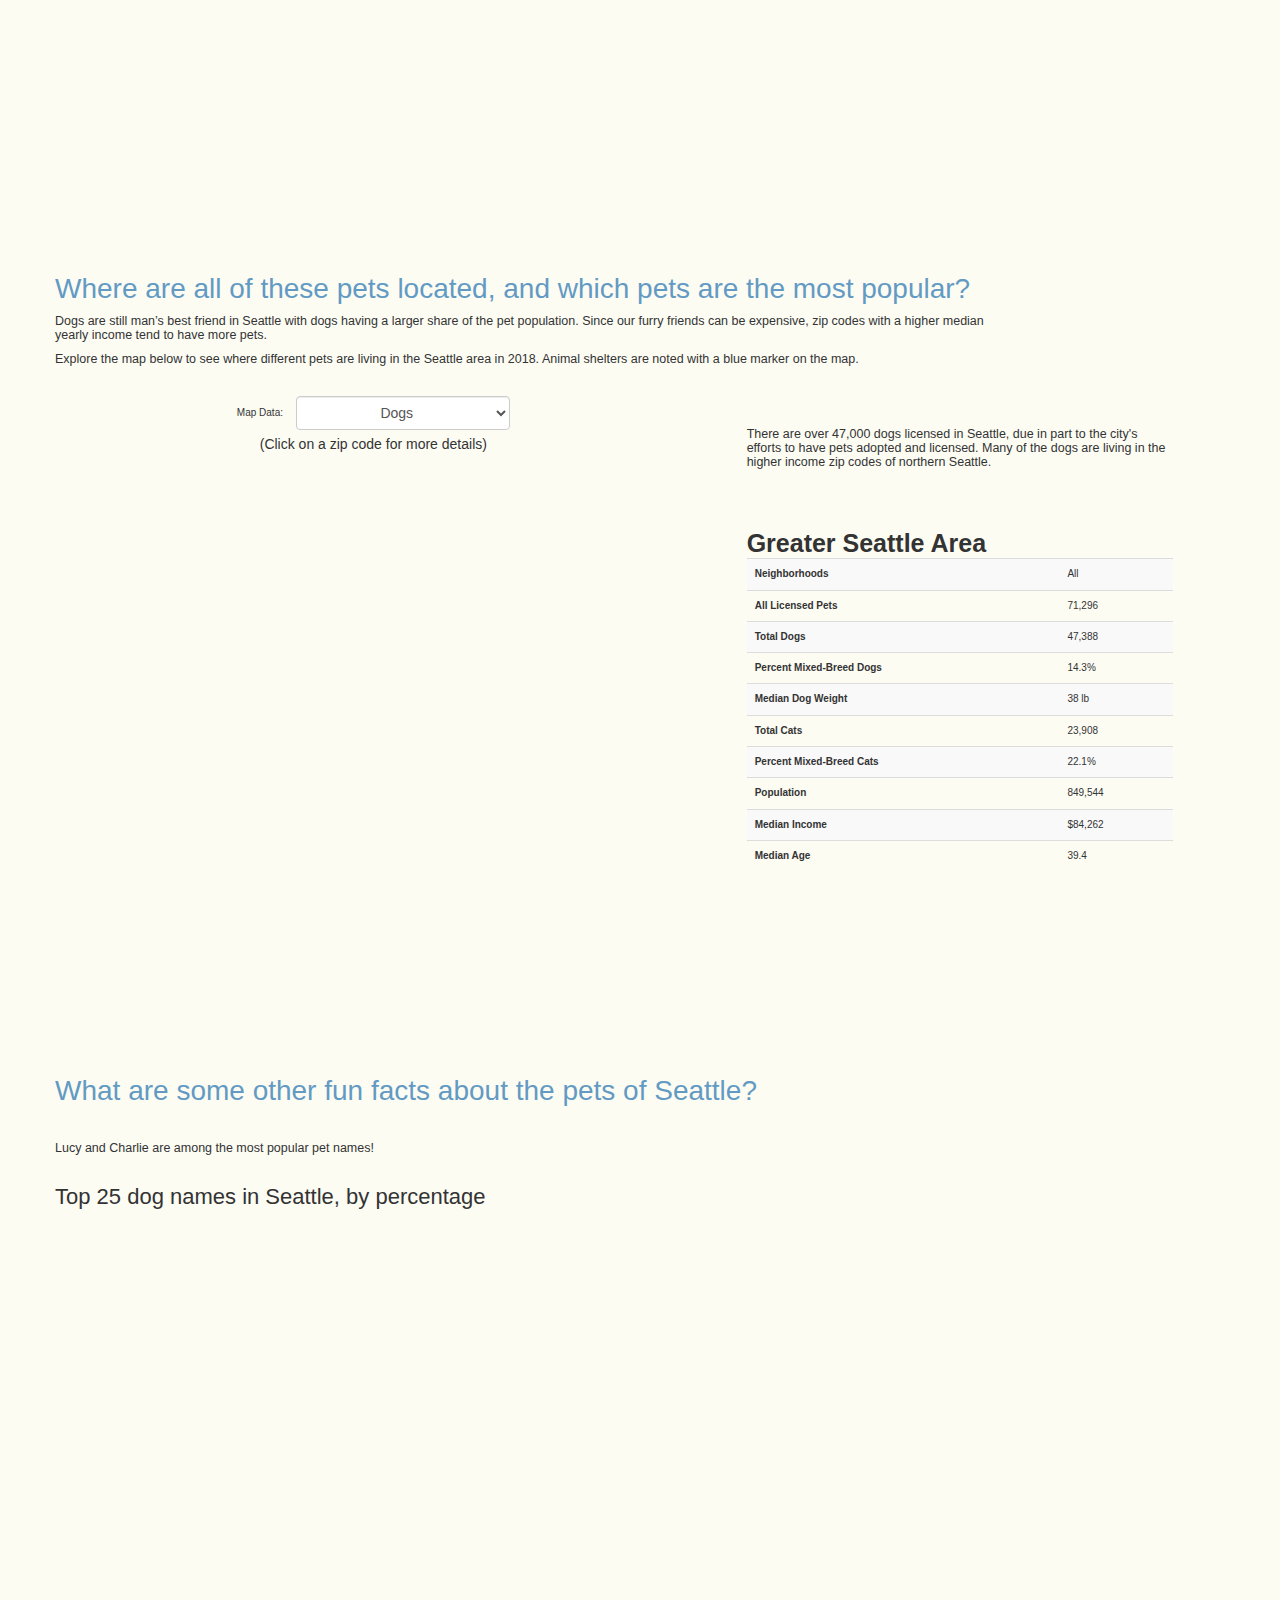
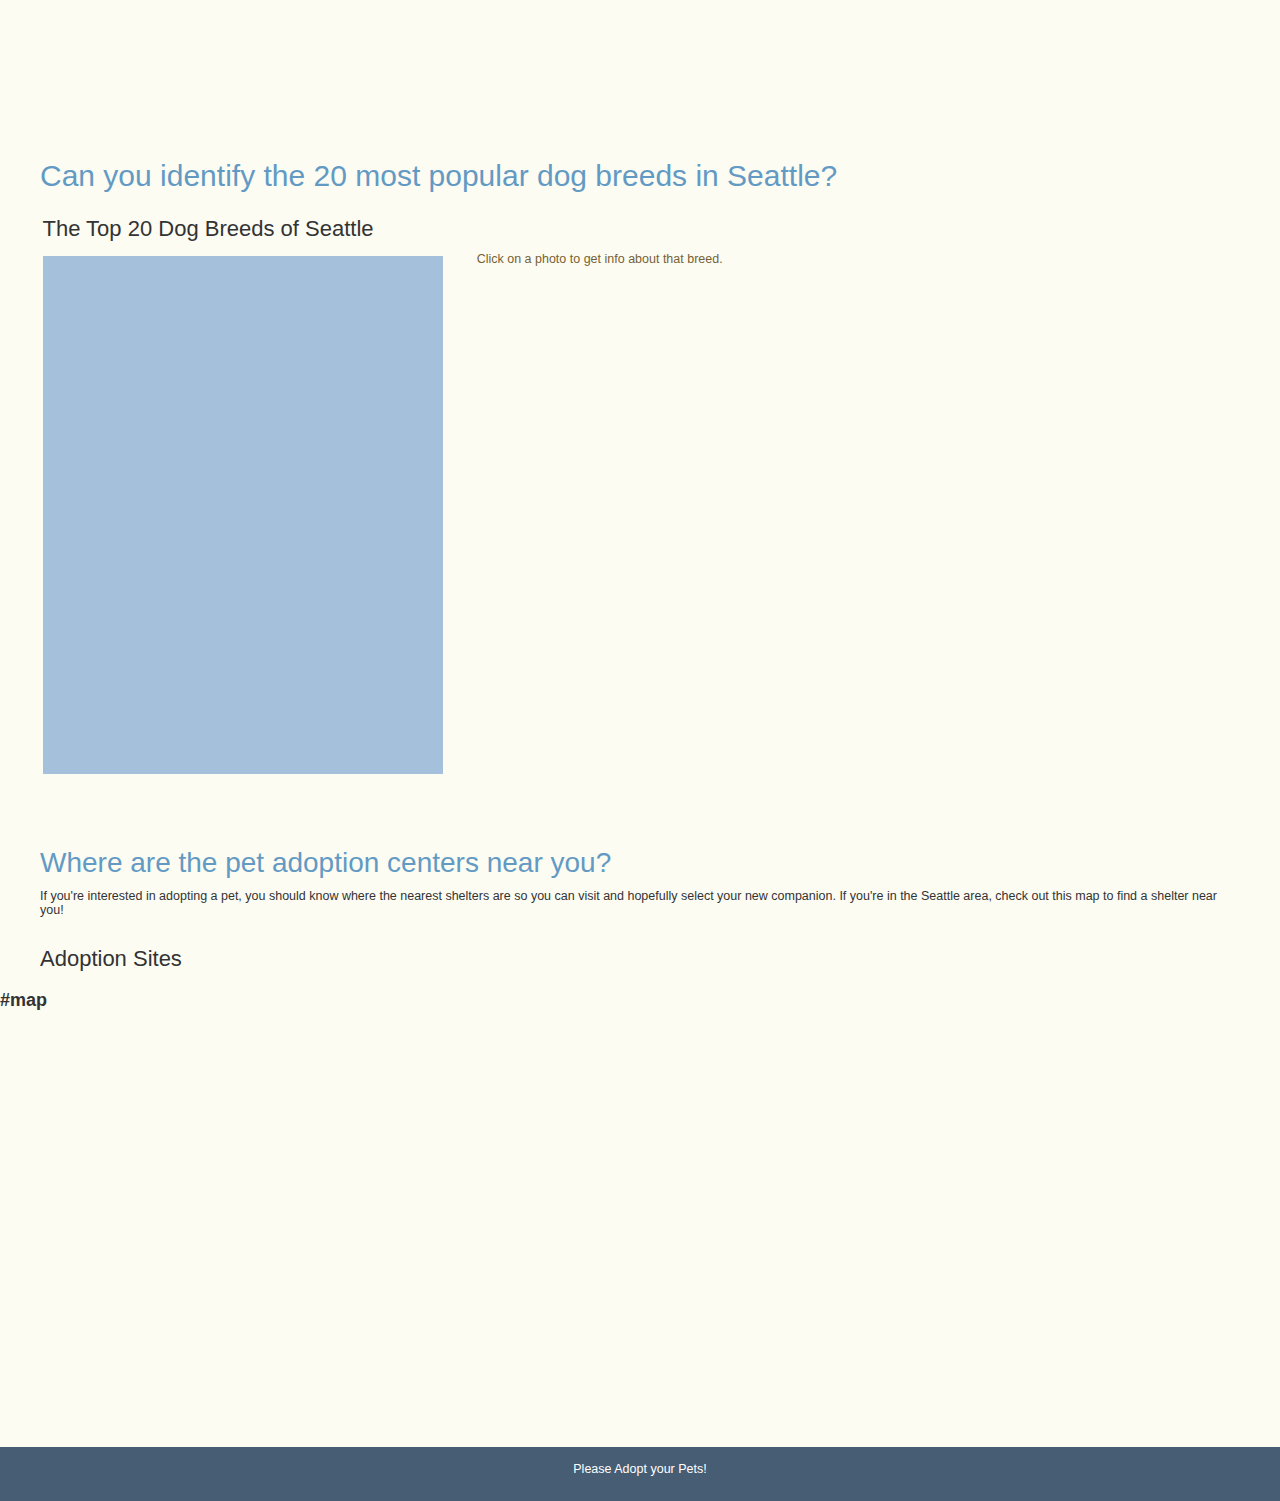
==== commit 27a96c74: "Update index.html" ====
--- a/index.html
+++ b/index.html
@@ -41,7 +41,7 @@
                 <span class="icon-bar"></span>
                 <span class="icon-bar"></span>
             </button>
-            <a class="navbar-brand" href="#"><img src="img/Flag_of_Seattle.svg" width="30"></a>
+            <a class="navbar-brand" href="#" style="display: none;"><img src="img/Flag_of_Seattle.svg" width="30"></a>
         </div>
         <div class="collapse navbar-collapse" id="myNavbar">
             <ul class="nav navbar-nav">
@@ -178,12 +178,13 @@
                 <div class="col-sm-12 text-left" style="margin-left: 0;">
                     <p id="anchor_daily_trends">&nbsp;</p>
                     <h6>Are there any daily trends or highlights?</h2>
-                    <p style="font-size: 1.25em; padding: 0 4rem;">Wednesdays in 2018 seem to be a popular day to register pets!</p>
+                    <p style="font-size: 1.25em; padding: 0 4rem;">This calendar visualization displays registration events per day from 2015 to 2018. Hover over each cell to see the date and registration count. Tuesdays seem to be popular for pet registration!</p>
                 </div>
                 <div class="col-sm-12 text-left" style="margin-left: 0;">
-                    <div id="calendarContainer" style="margin-left: 0; height: 600px;">
+                    <div id="calendarContainer" style="margin-left: 0; height: 700px;">
                         <h3>Daily registration count, 2015-2018</h3>
                         <div id="calendar" width="100%"></div>
+                        <div id="legendCal" width="100%"></div>
                     </div>
                 </div>
             </div>
--- a/css/style.css
+++ b/css/style.css
@@ -111,10 +111,11 @@
     margin-top: 6rem;
 }
 
+
 /*--------- Javier Custom Top Section ------------------------------------------------*/
 
 h3 {
-font-size: 24px;
+font-size: 22px;
     text-align: left;
     margin-left: 4rem;
 }
@@ -124,11 +125,13 @@
     text-align: left;
     margin-top: 2rem;
 }
+
+
 
 h5.Year2017 {
     font-size: 32px;
     font-weight: bold;
-    text-align: center;
+    text-align: left;
     margin-top: 2rem;
     margin-left: -2rem;
 }
@@ -136,8 +139,11 @@
 h5.Year2018 {
     font-size: 32px;
     font-weight: bold;
-    text-align: center;
+
+    text-align: left;
     margin-top: 2rem;
+    margin-left: -2rem;
+
 }
 
 h6 {
@@ -148,14 +154,7 @@
     margin-top: 2rem;
 }
 
-h7 {
-    font-size: 18px;
-    margin: auto;
-    font-weight: bold;
-    text-align: center;
-    color: #639ac3
-
-}
+
 
 h10 {
     font-size: 1em;
@@ -208,11 +207,12 @@
 
 }
 
-ps {
+.ps {
         font-size: 1em;
-    text-align: justify;
-
-}
+    text-align: left;
+
+}
+
 
 .col-sm-2
 {
@@ -225,15 +225,24 @@
 
 .col-sm-4
 {
-    text-align: center;
+    text-align: left;
 
     margin-top: 200px;
     padding-right: 80px;
 }
 
+.col-sm-8
+{
+
+    margin-top: 25px;
+    padding-right: 30px;
+}
+
+
 .fa
 {
     margin-bottom: 10px;
+
 }
 
 #pets-adopted1
@@ -249,6 +258,7 @@
 
 .image {
     padding-left: 80px;
+    padding-top: 10px;
     float:left;
 
 }
@@ -261,8 +271,8 @@
 .quote
 {
     margin-top: 0px;
-}
-
+    text-align: left;
+}
 /*--------- Adam's Map ------------------------------------------------*/
 #map{ width:100%; height:500px; }
 .tooltip{ width: 80px; height: 80px; position: absolute; left: -9999p; }
@@ -387,6 +397,7 @@
 .grid_column {
     padding-right: 0;
     margin-bottom: 4rem;
+    margin-top: 0;
     padding-left: 2.75rem;
 }
 
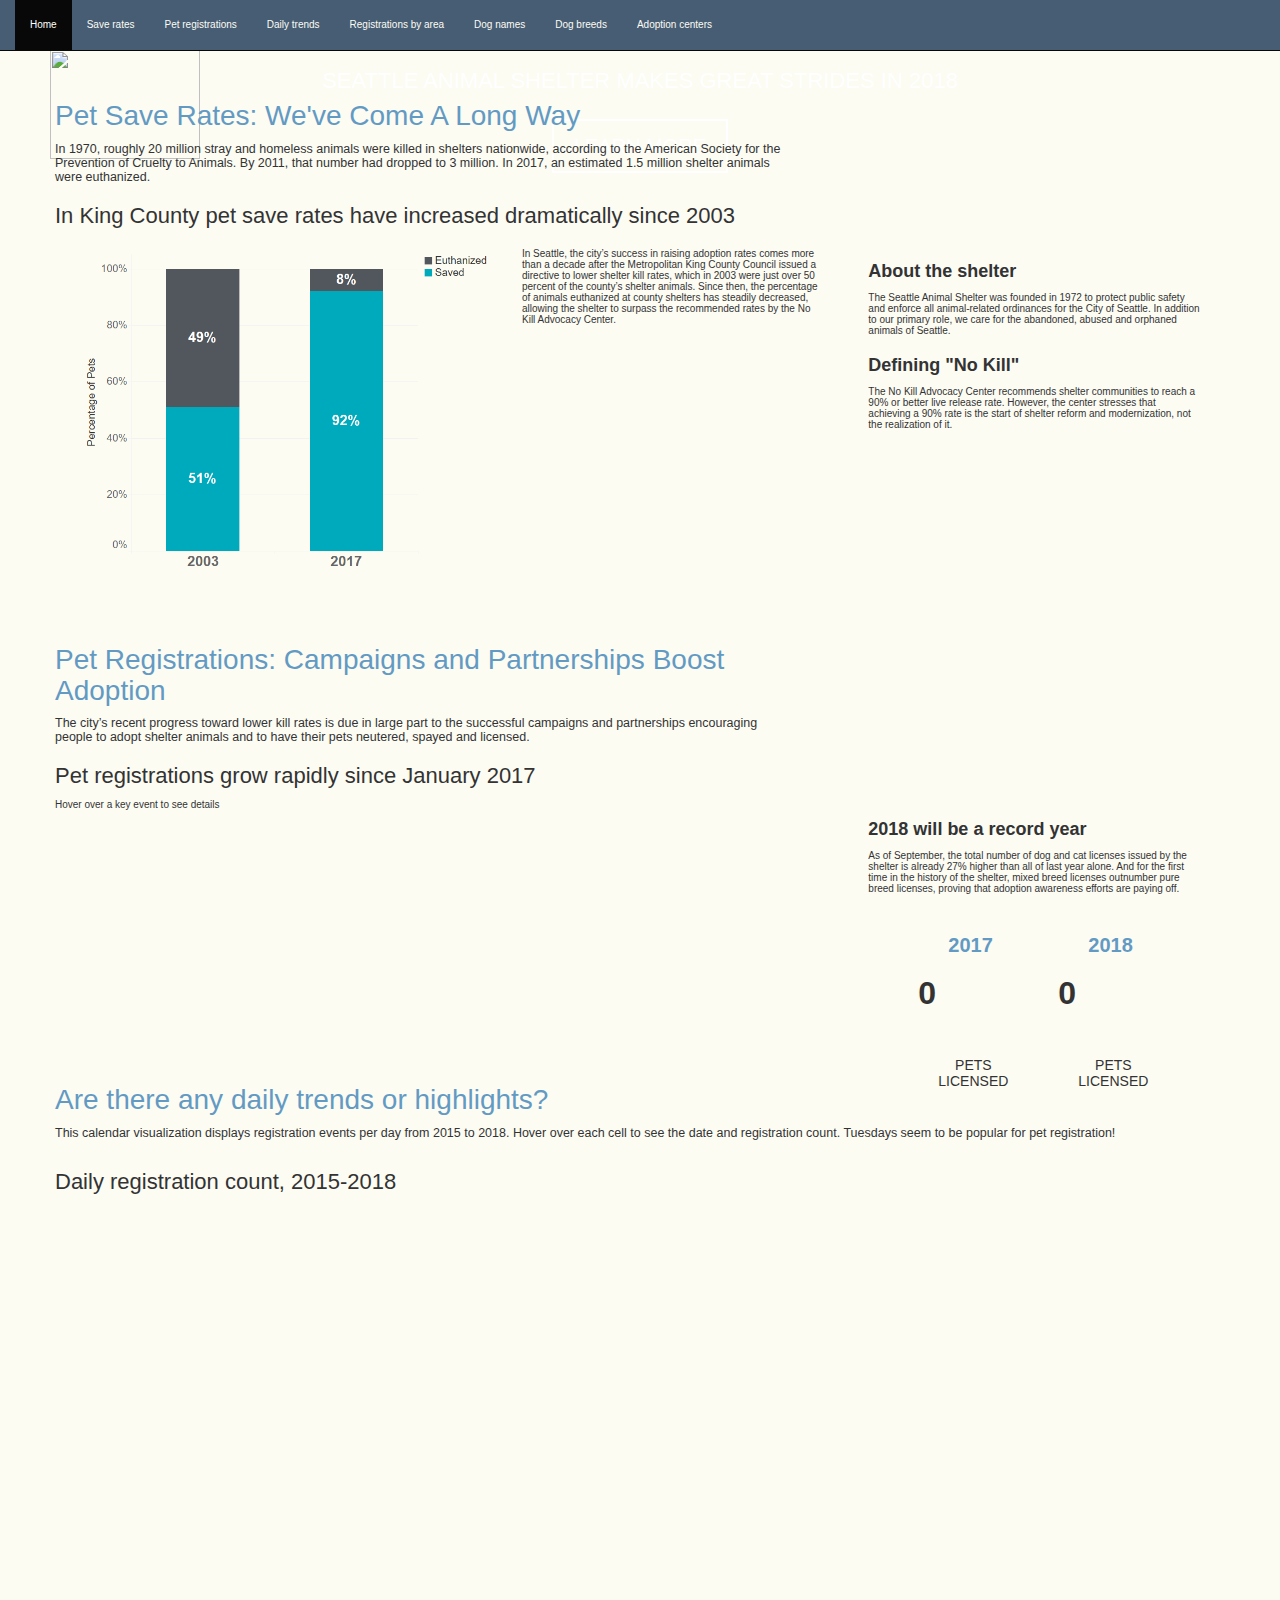
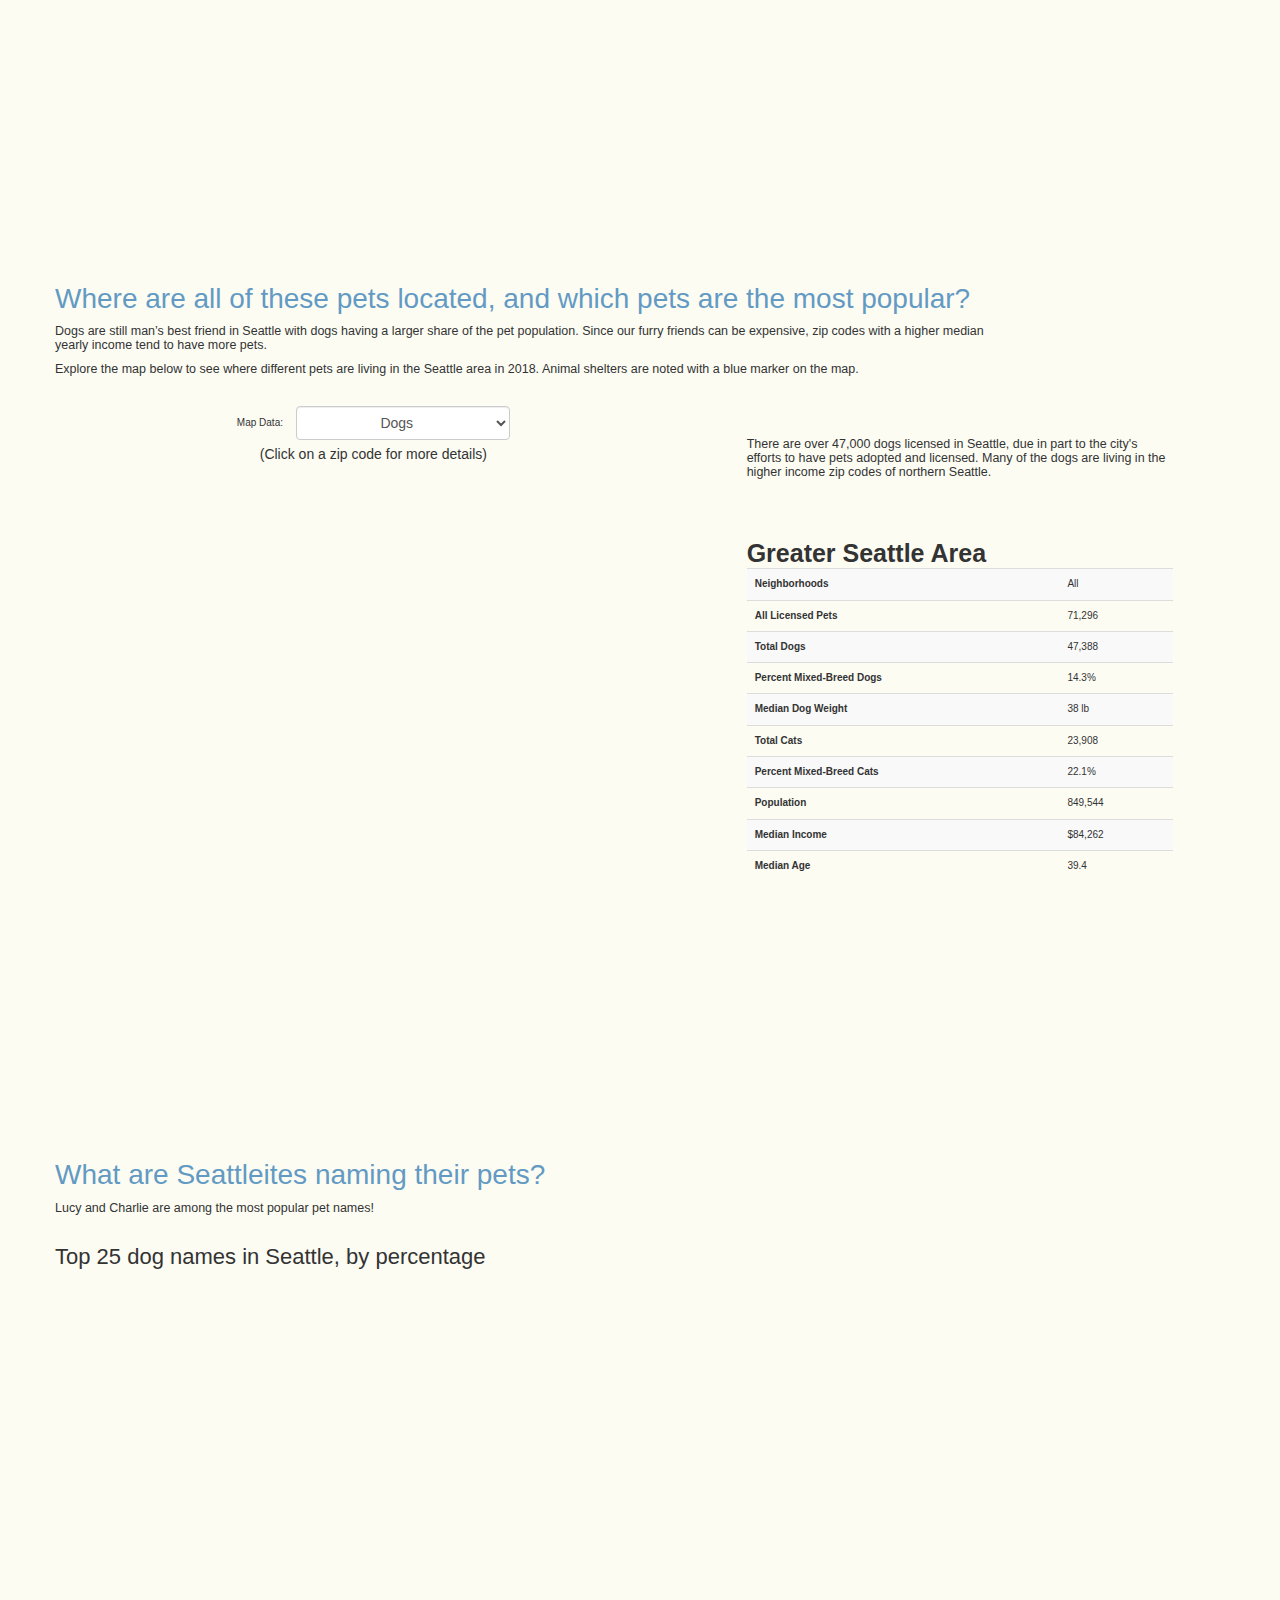
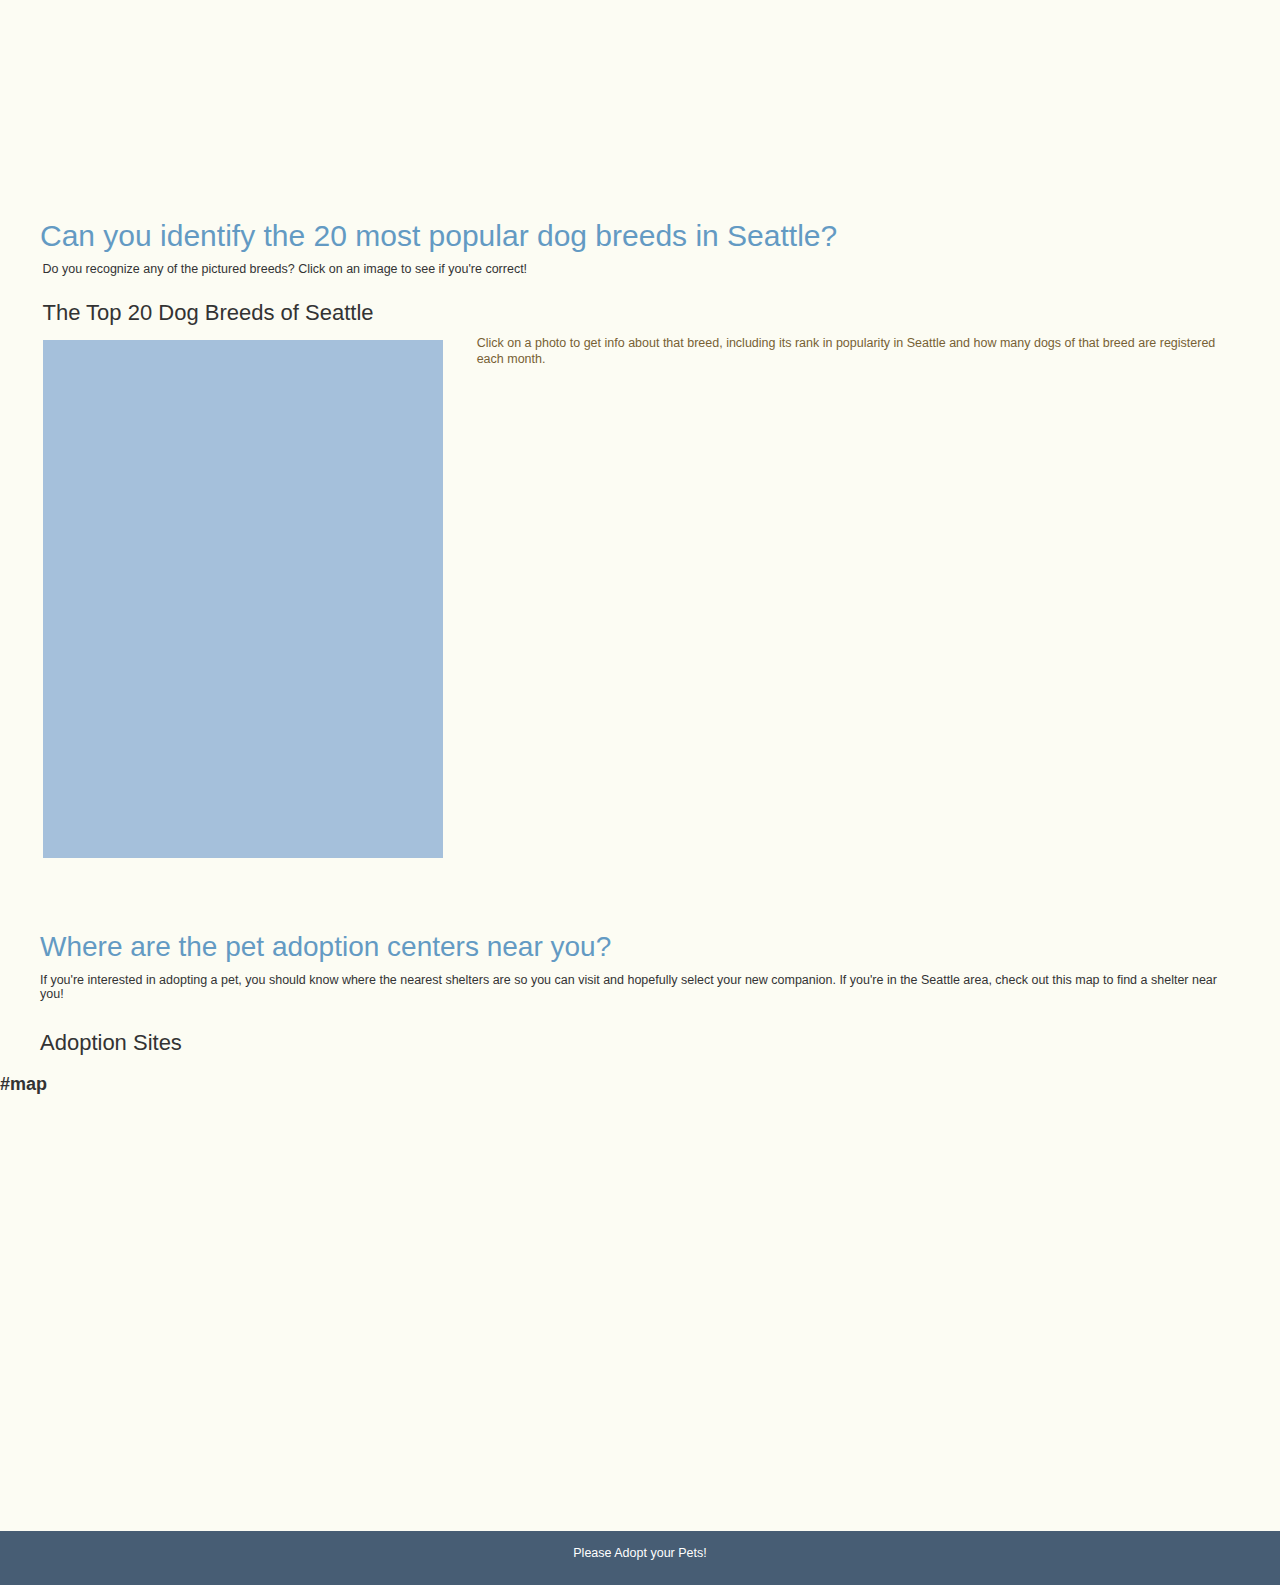
==== commit a5c844e7: "Update index.html" ====
--- a/index.html
+++ b/index.html
@@ -318,8 +318,8 @@
             <!-------------------->
             <div class="row content row2">
                 <div class="col-sm-12 text-left" style="margin-left: 0;">
-                    <h6>What are some other fun facts about the pets of Seattle?</h2>
                     <p id="anchor_dog_names">&nbsp;</p>
+                    <h6>What are Seattleites naming their pets?</h6>
                     <p style="font-size: 1.25em; padding: 0 4rem;">Lucy and Charlie are among the most popular pet names!</p>
                 </div><!--end div col-sm-12-->
                 <div class="col-sm-12 text-left" style="margin-left: 0;">
@@ -345,6 +345,7 @@
                 <div class="col-sm-12 text-left" style="margin-left: 0;">
                     <p id="anchor_dog_breeds">&nbsp;</p>
                     <h2>Can you identify the 20 most popular dog breeds in Seattle?</h2>
+                    <p style="font-size: 1.25em; padding: 0 .25rem;">Do you recognize any of the pictured breeds? Click on an image to see if you're correct!</p>
 
                 </div><!--end div col-sm-12-->
                 </div>
@@ -366,7 +367,7 @@
 
 
                         <div id="breed_info">
-                            <p class="breed_selection_initial">Click on a photo to get info about that breed.</p>
+                            <p class="breed_selection_initial">Click on a photo to get info about that breed, including its rank in popularity in Seattle and how many dogs of that breed are registered each month. </p>
                             
                         </div>
                         <div id="breed_chart"></div>
--- a/css/style.css
+++ b/css/style.css
@@ -111,6 +111,23 @@
     margin-top: 6rem;
 }
 
+#anchor_daily_trends {
+     margin-top: 3rem;
+ }
+
+#anchor_registrations_by_area {
+    margin-top: -2rem;
+    padding-top: 0;
+}
+
+#anchor_dog_names {
+    margin-top: 6rem;
+}
+
+#anchor_dog_breeds {
+    margin-top: 0rem;
+}
+
 
 /*--------- Javier Custom Top Section ------------------------------------------------*/
 
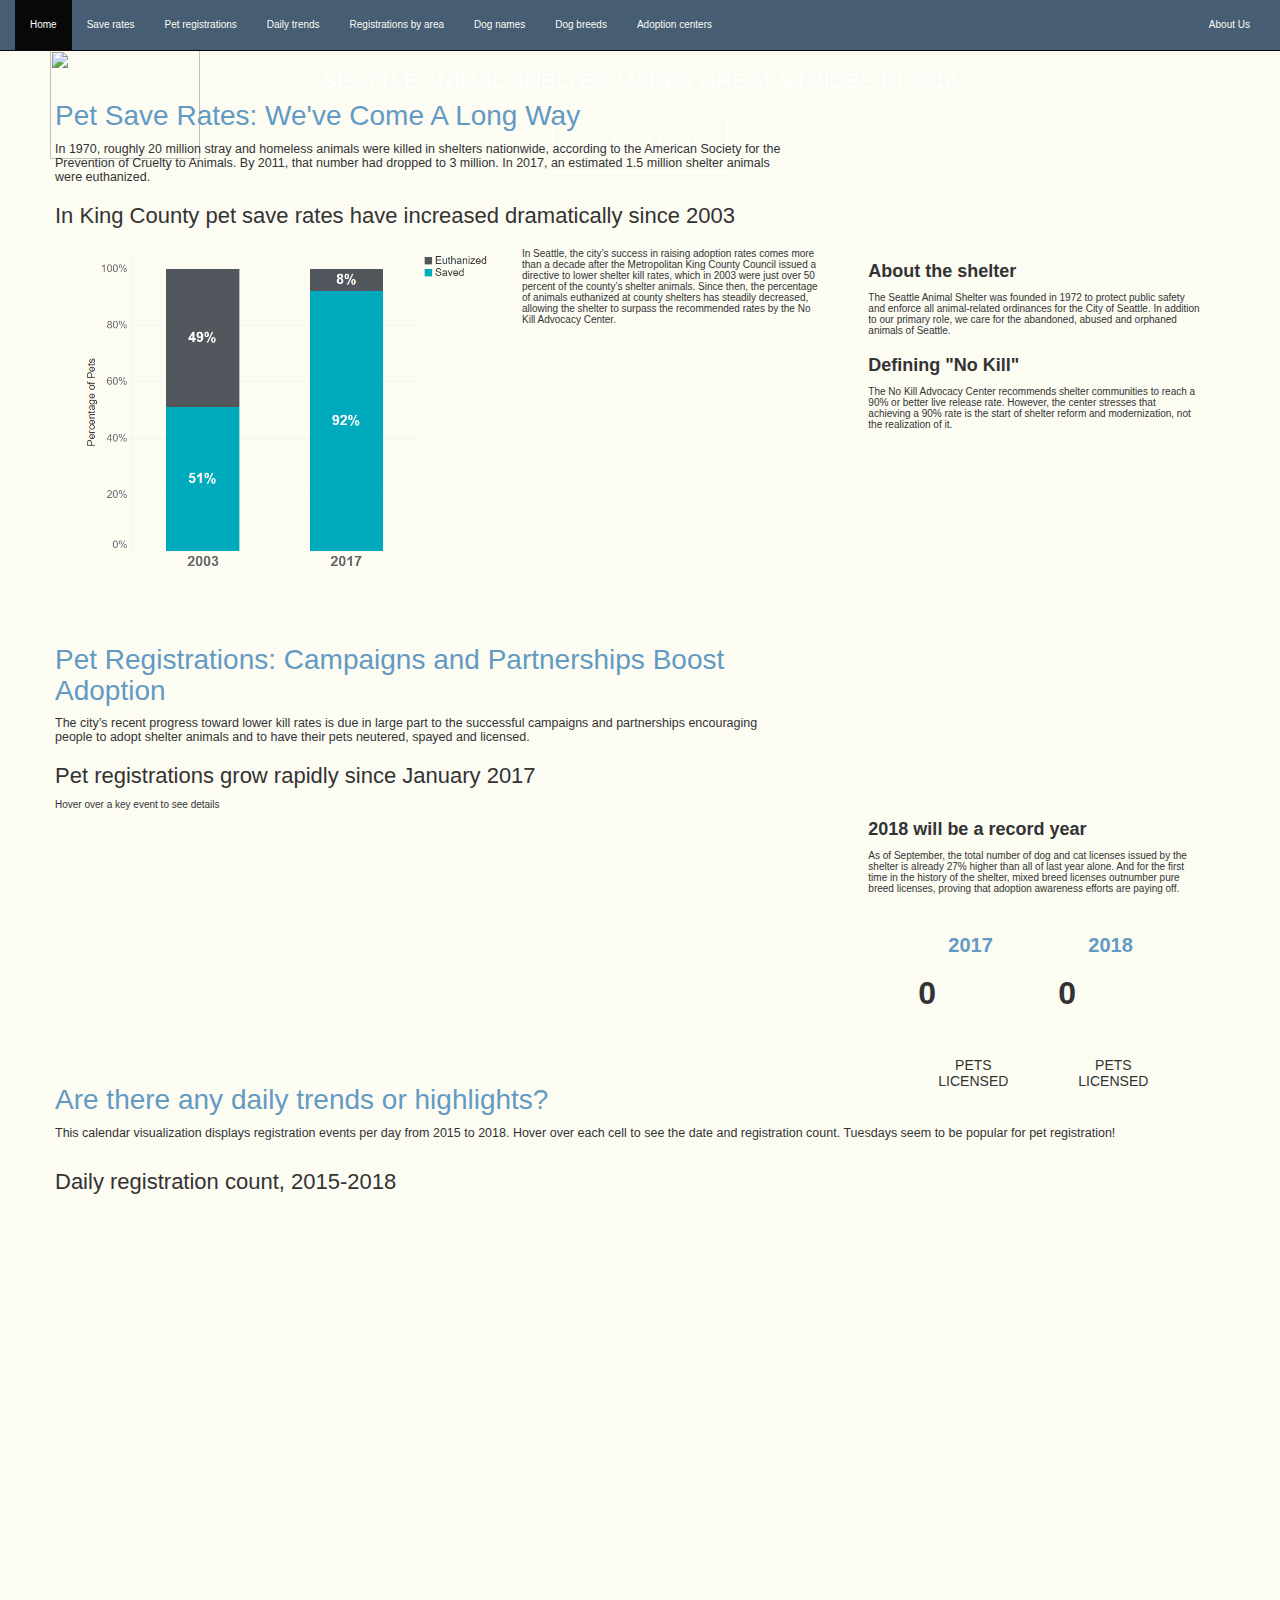
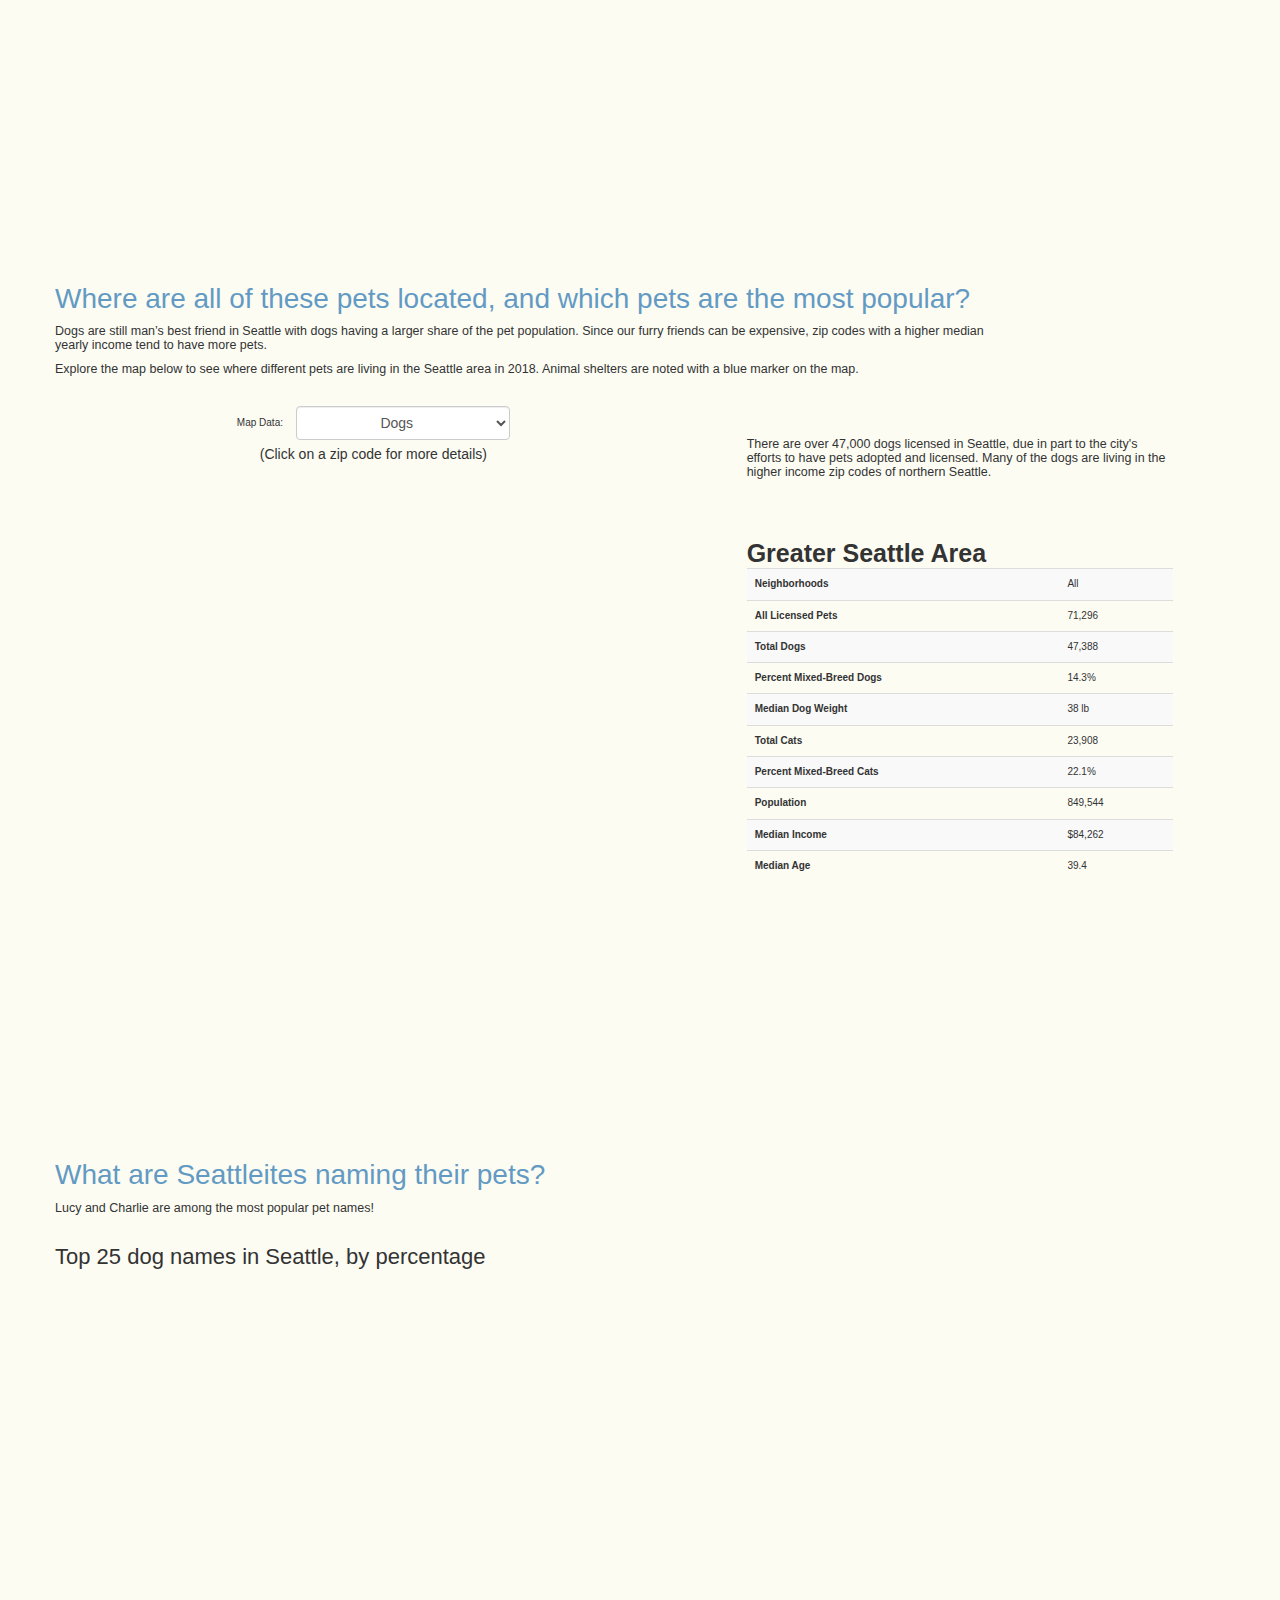
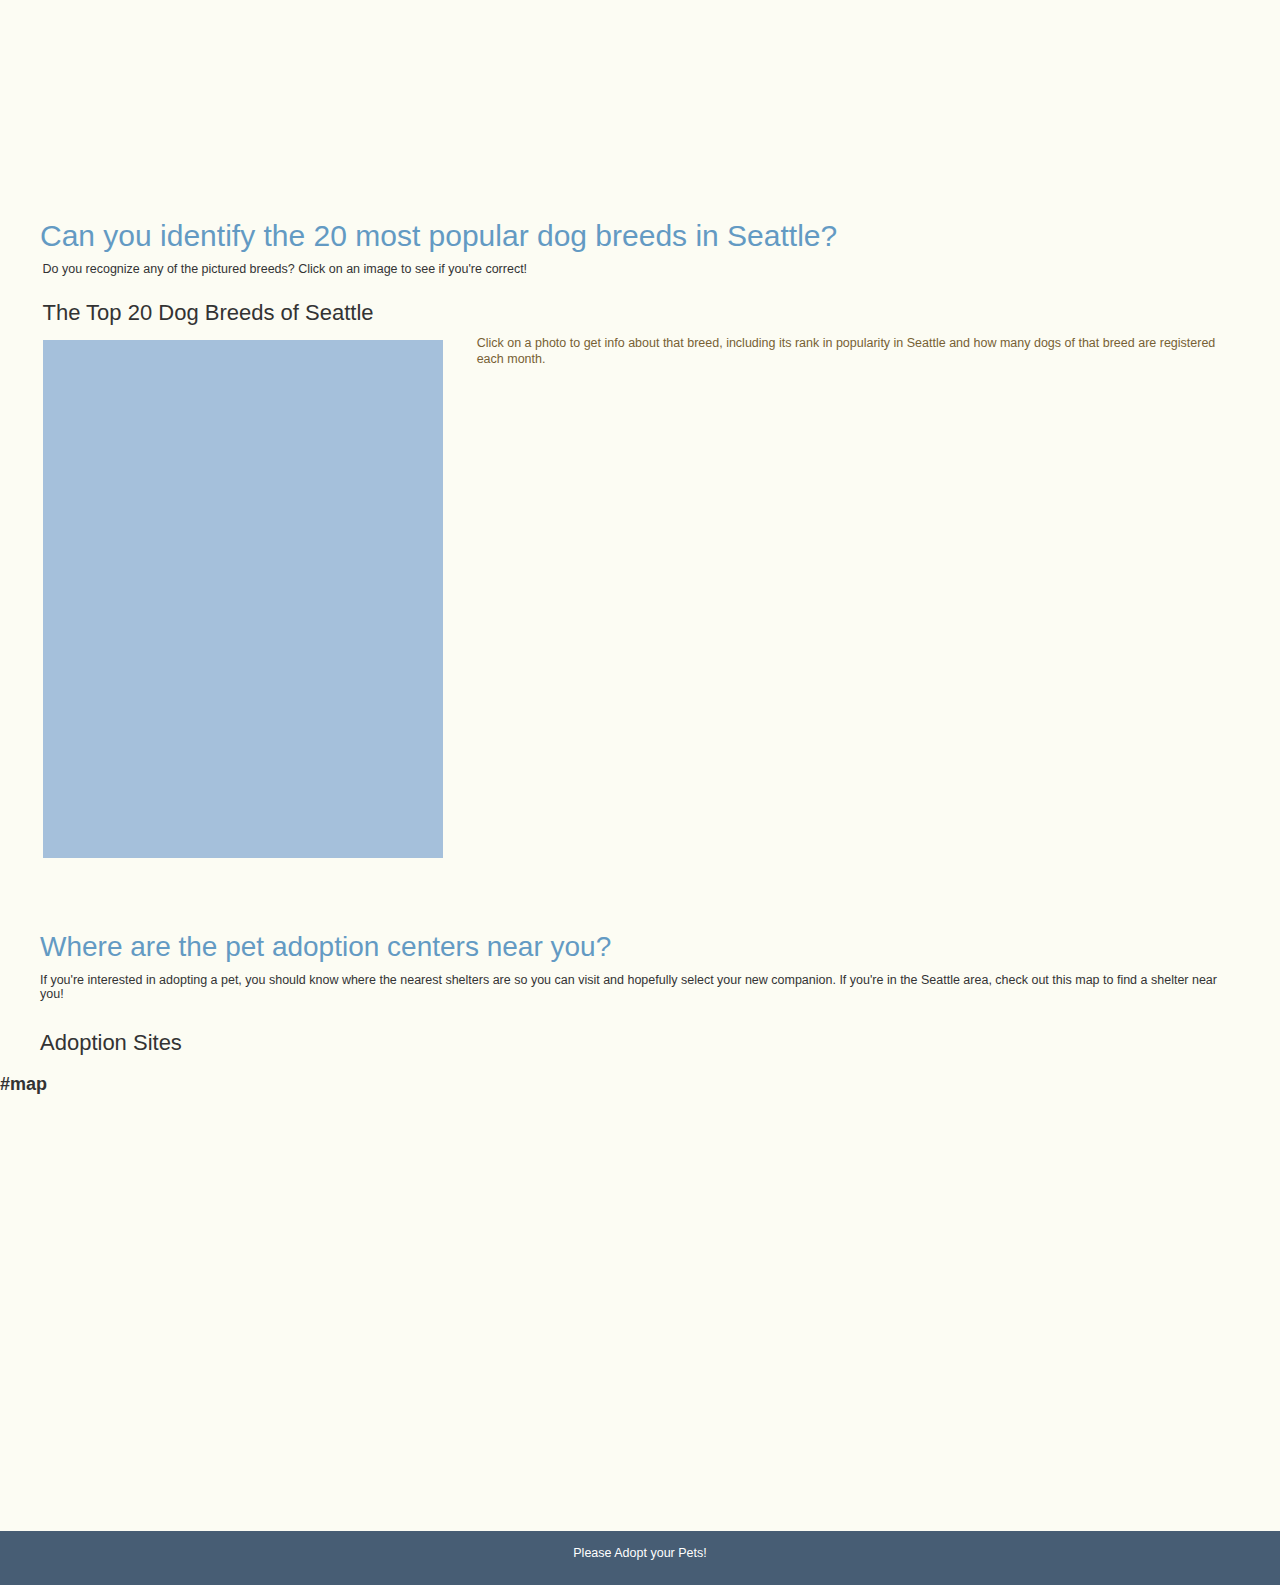
==== commit 62671952: "Update index.html" ====
--- a/index.html
+++ b/index.html
@@ -54,7 +54,11 @@
                 <li><a href="#anchor_dog_breeds">Dog breeds</a></li>
                 <li><a href="#anchor_adoption_centers">Adoption centers</a></li>
             </ul>
-            
+            <div class="collapse navbar-collapse justify-content-end" id="myNavbar-about" style="float: right;">
+                <ul class="nav navbar-nav">
+                    <li><a href="aboutus.html">About Us</a></li>
+                </ul>
+            </div>
         </div>
     </div>
 </nav>
@@ -420,6 +424,8 @@
 <!--<script src="http://code.jquery.com/jquery-latest.min.js"></script>-->
 <script src="https://cdnjs.cloudflare.com/ajax/libs/popper.js/1.12.3/umd/popper.min.js"></script>
 <!--<script src="js/bootstrap.min.js"></script>-->
+<script src="https://d3js.org/d3.v4.js"></script>
+<script src="https://rawgit.com/susielu/d3-annotation/master/d3-annotation.min.js"></script>
 <script src="js/d3.min.js"></script>
 <script src="js/queue.min.js"></script>
 <script src="js/d3-tip.js"></script>
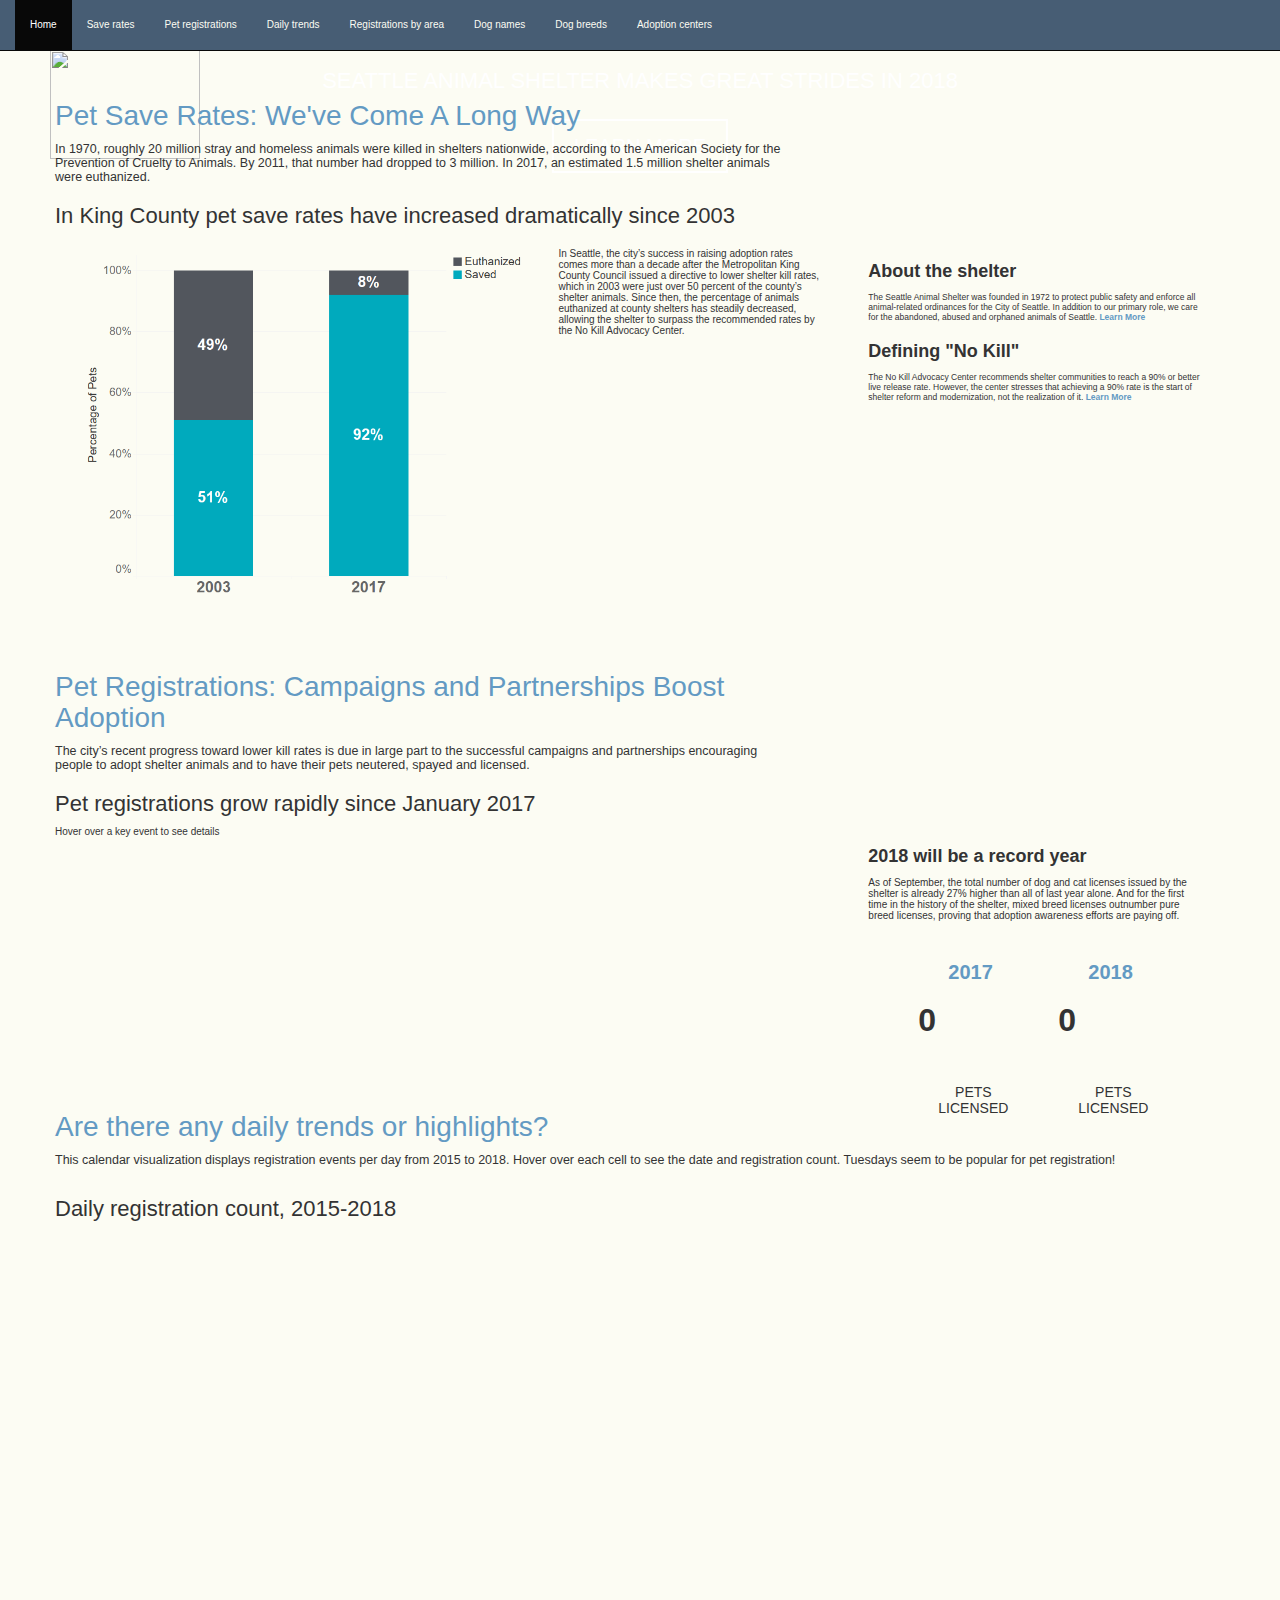
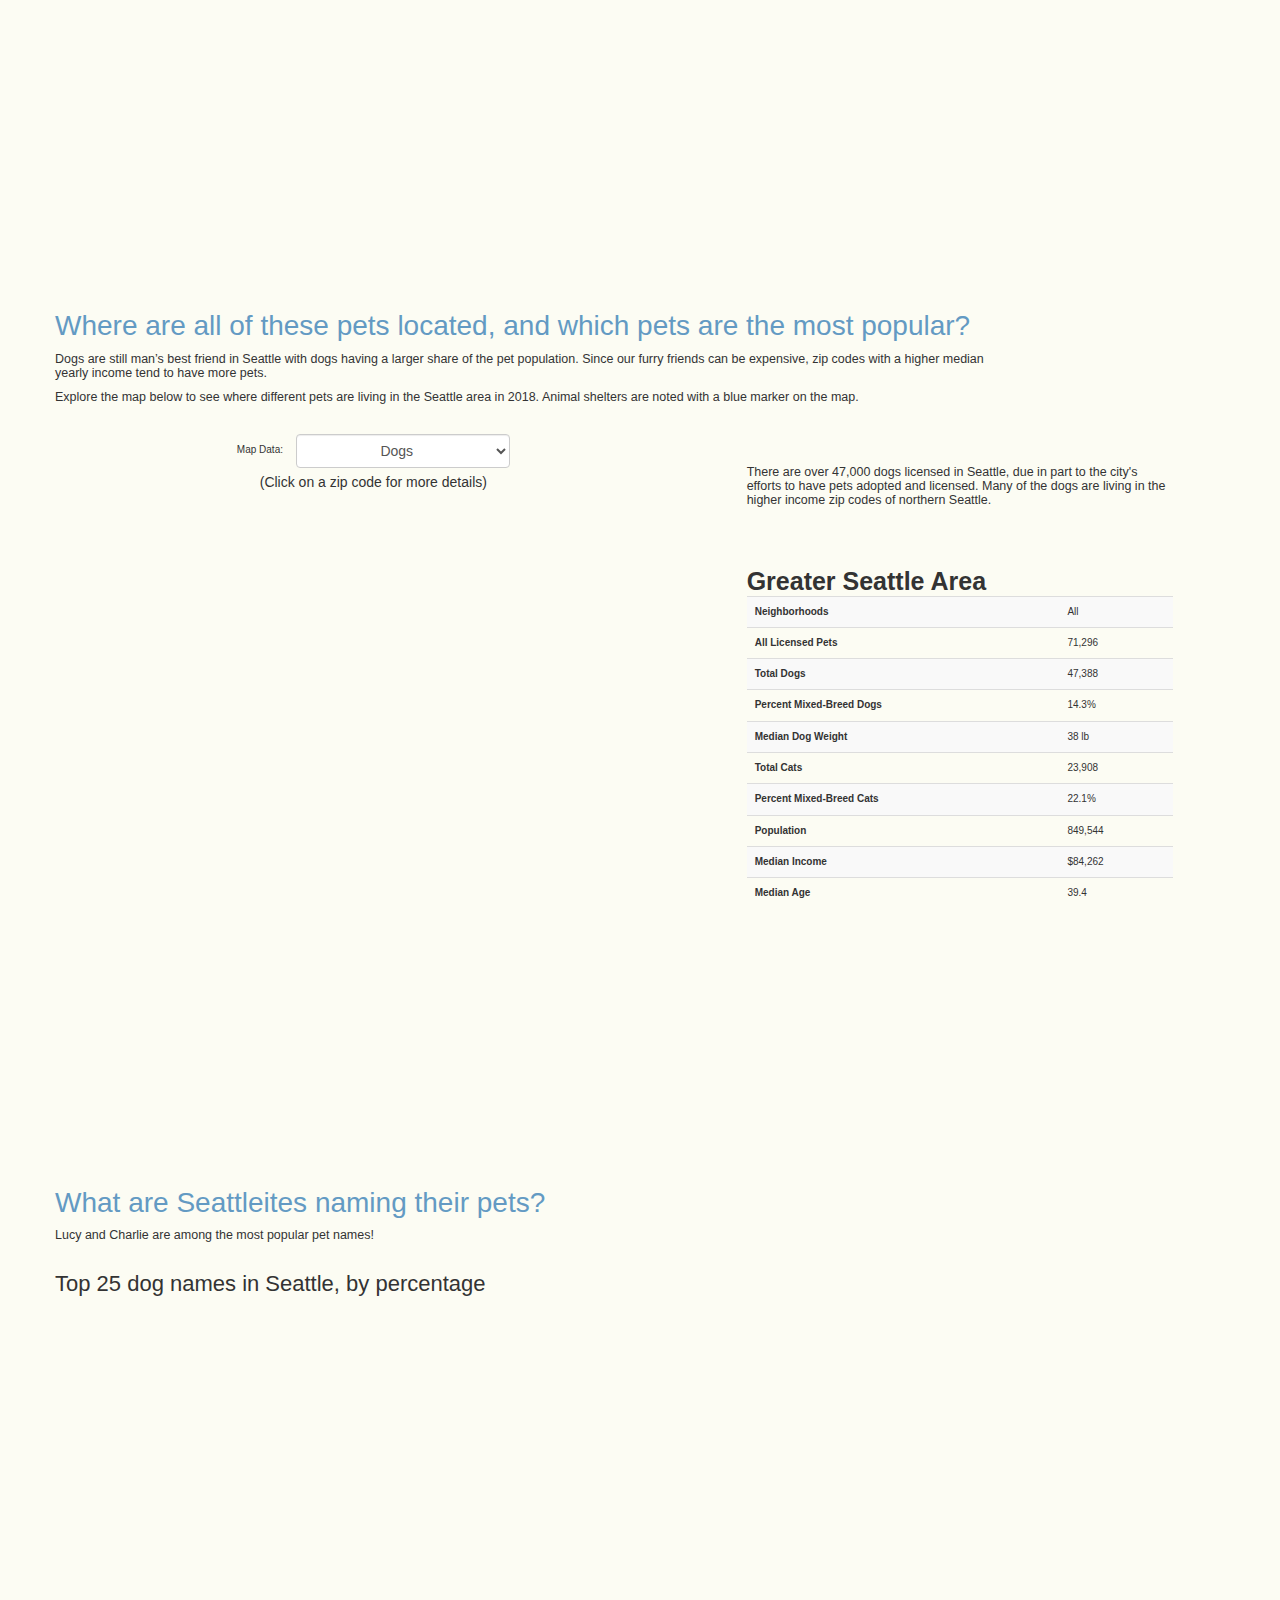
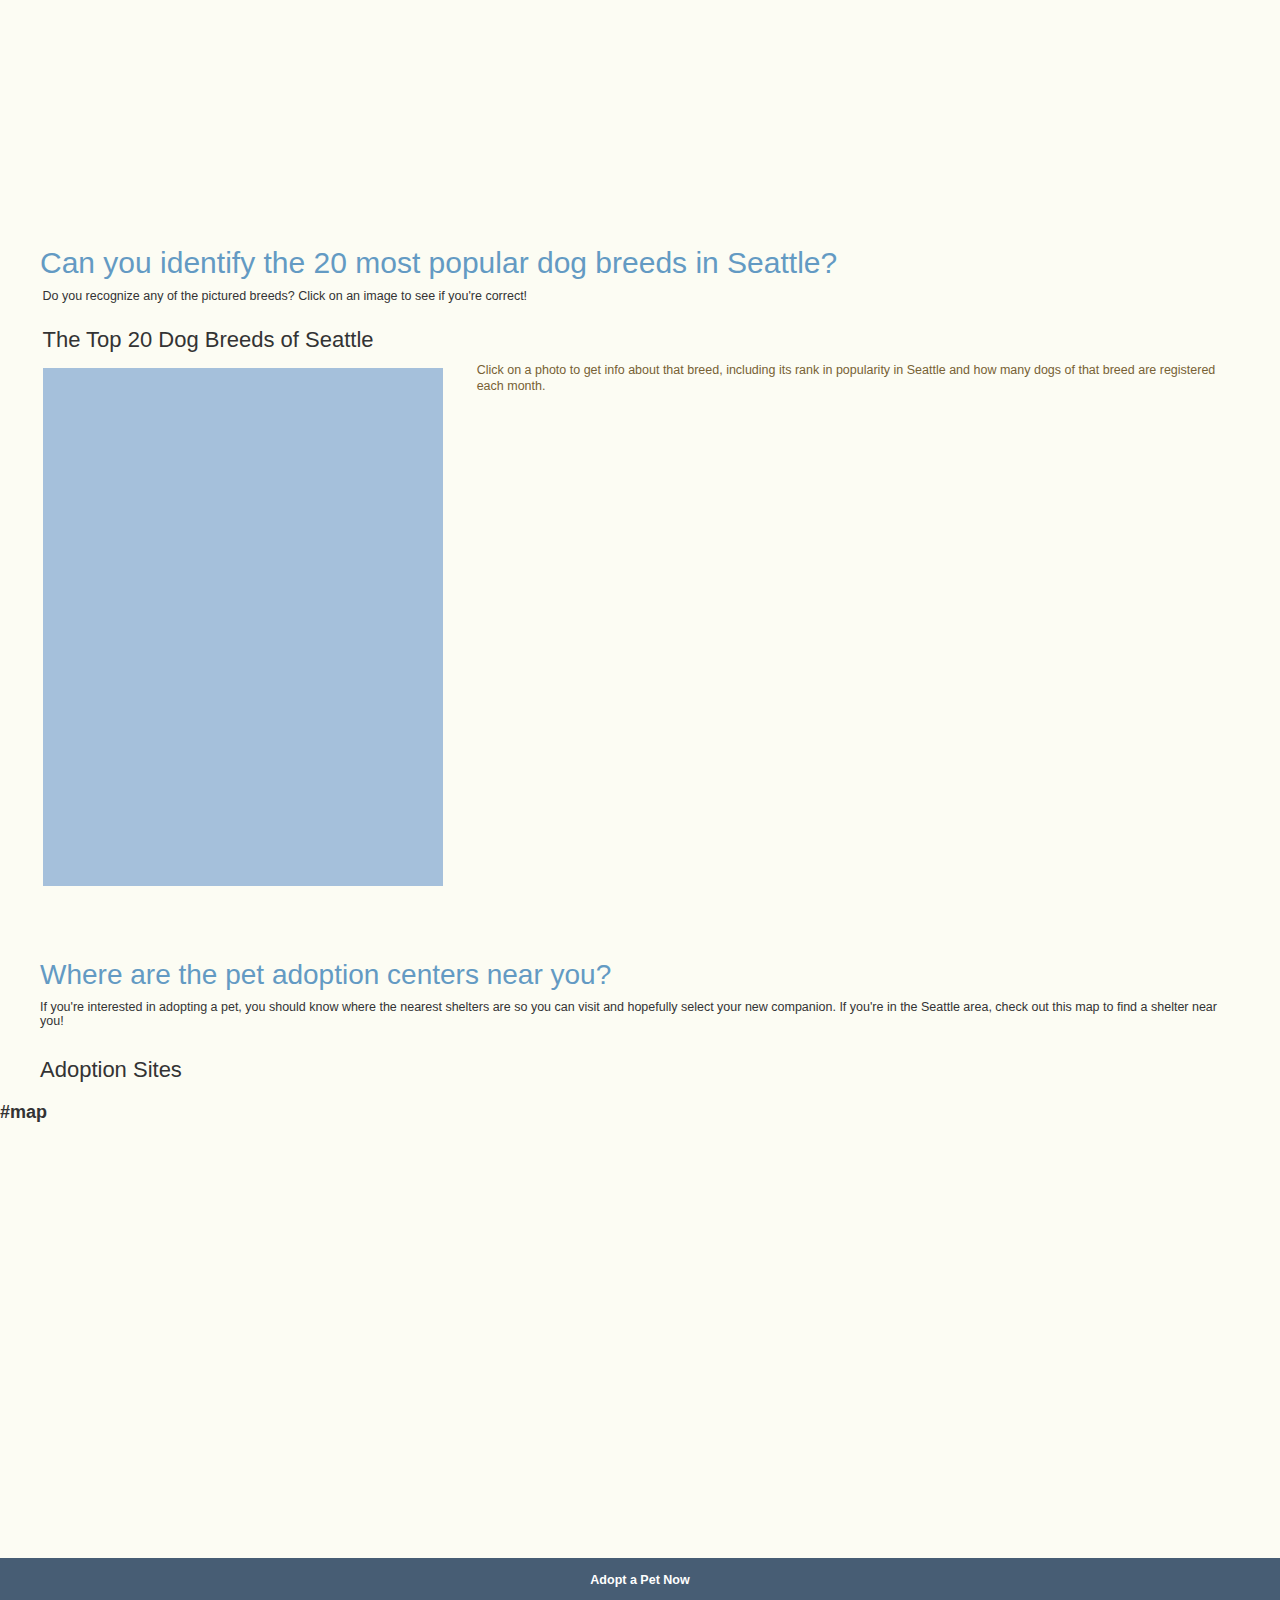
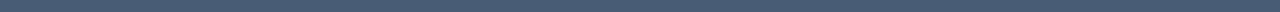
==== commit c712a7b5: "Add files via upload" ====
--- a/index.html
+++ b/index.html
@@ -54,11 +54,7 @@
                 <li><a href="#anchor_dog_breeds">Dog breeds</a></li>
                 <li><a href="#anchor_adoption_centers">Adoption centers</a></li>
             </ul>
-            <div class="collapse navbar-collapse justify-content-end" id="myNavbar-about" style="float: right;">
-                <ul class="nav navbar-nav">
-                    <li><a href="aboutus.html">About Us</a></li>
-                </ul>
-            </div>
+            
         </div>
     </div>
 </nav>
@@ -98,13 +94,13 @@
                     <h6>Pet Save Rates: We've Come A Long Way</h6>
 
 
-                    <p style="font-size: 1.25em; padding: 0 4rem;">In 1970, roughly 20 million stray and homeless animals were killed in shelters nationwide, according to the American Society for the Prevention of Cruelty to Animals. By 2011, that number had dropped to 3 million. In 2017, an estimated 1.5 million shelter animals were euthanized.</p>
+                    <p style="font-size: 1.25em; padding: 0 4rem;">In 1970, roughly 20 million stray and homeless animals were killed in shelters nationwide, according to the American Society for the Prevention of Cruelty to Animals. By 2011, that number had dropped to 3 million. In 2017, an estimated 1.5 million shelter animals were euthanized. </p>
 
 
                     <h3>In King County pet save rates have increased dramatically since 2003</h3>
 
                     <div class="image">
-                         <img src="img/save3.png" height="60%" width="60%" align="left" style="float: left; margin-left: -20px; margin-right: 10px"/>
+                         <img src="img/save3.png" height="65%" width="65%" align="left" style="float: left; margin-left: -20px; margin-right: 10px"/>
 
                     <ps style="text-align: justify" >In Seattle, the city’s success in raising adoption rates comes more than a decade after the Metropolitan King County Council issued a directive to lower shelter kill rates, which in 2003 were just over 50 percent of the county’s shelter animals. Since then, the percentage of animals euthanized at county shelters has steadily decreased, allowing the shelter to surpass the recommended rates by the No Kill Advocacy Center.</ps>
                     </div>
@@ -116,11 +112,12 @@
                         <!-- SHELTER IMAGE deleted <div class="logo"> <img src="img/shelter1.jpg" height="250" width="300"/> </div>  -->
 
                         <h4>About the shelter</h4>
-                        <ps >The Seattle Animal Shelter was founded in 1972 to protect public safety and enforce all animal-related ordinances for the City of Seattle.  In addition to our primary role, we care for the abandoned, abused and orphaned animals of Seattle. </ps>
+                        <p class="small">The Seattle Animal Shelter was founded in 1972 to protect public safety and enforce all animal-related ordinances for the City of Seattle.  In addition to our primary role, we care for the abandoned, abused and orphaned animals of Seattle. <a href="https://www.seattle.gov/animal-shelter/hours-location-and-contacts/about-us" style="color: #639ac3; font-weight: bold">Learn More</a>  </p>
+
 
                         <h4>Defining "No Kill"</h4>
-                        <ps >The No Kill Advocacy Center recommends shelter communities to reach a 90% or better live release rate. However, the center stresses that achieving a 90% rate is the start of shelter reform and modernization, not the realization of it.
-                        </ps>
+                        <p class="small" >The No Kill Advocacy Center recommends shelter communities to reach a 90% or better live release rate. However, the center stresses that achieving a 90% rate is the start of shelter reform and modernization, not the realization of it.
+                            <a href="https://www.nokilladvocacycenter.org/" style="color: #639ac3; font-weight: bold">Learn More</a> </p>
                     </div><!--end div col-sm-4-->
 
 
@@ -414,7 +411,7 @@
 </div>
 
 <footer class="container-fluid text-center">
-    <p>Please Adopt your Pets!</p>
+    <p><a href="https://www.seattle.gov/animal-shelter/find-an-animal/adopt" style="color: white; font-weight: bold">Adopt a Pet Now</a></p>
 </footer>
 
 
